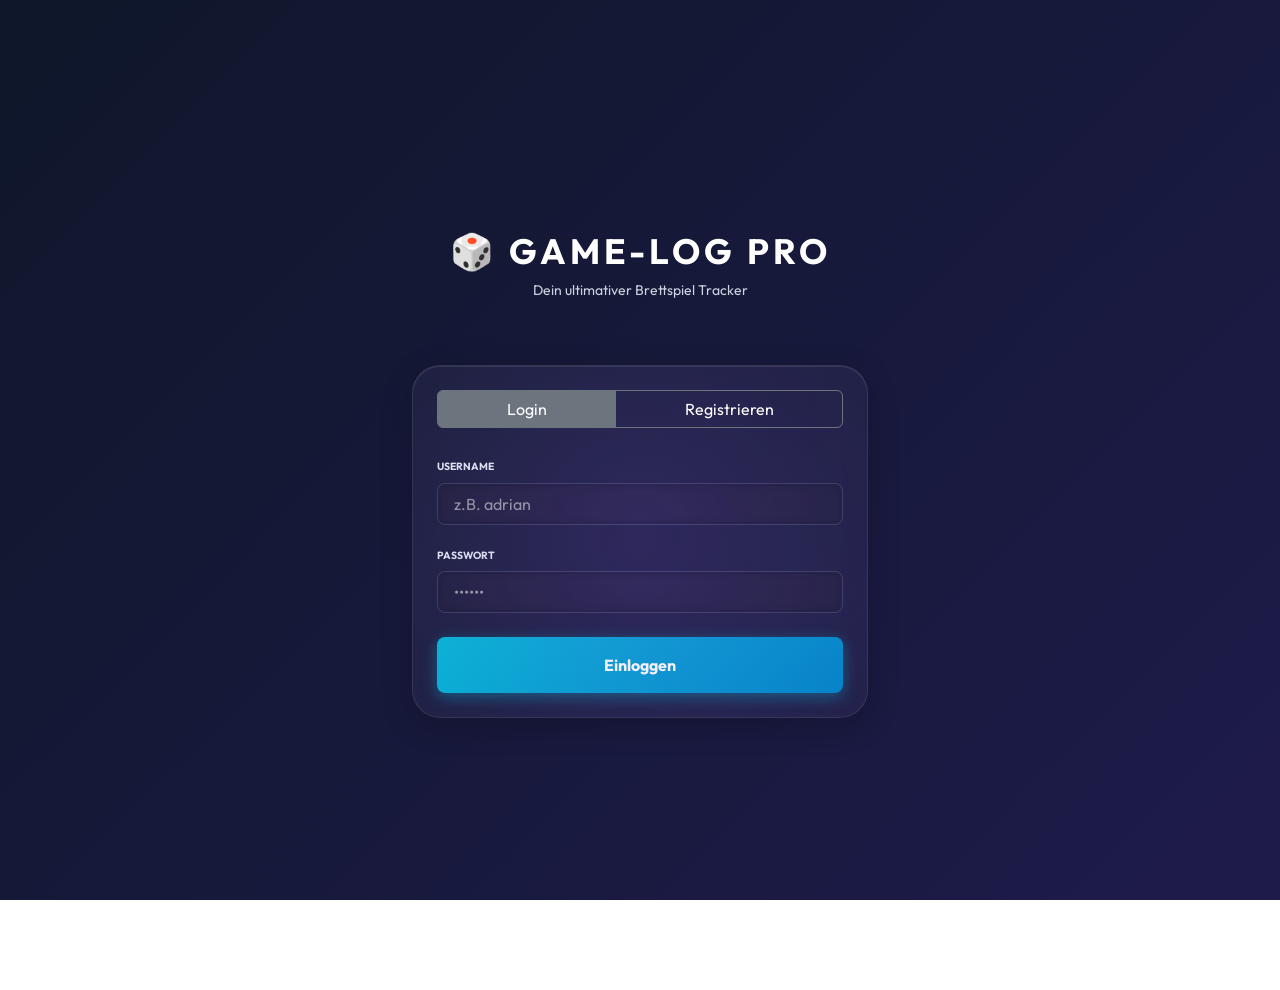
==== frontend/index.html @ d55203e1 "fix: database constraints for game collection and modal centering" ====
<!DOCTYPE html>

<html lang="de">
<head>
<meta charset="utf-8"/>
<meta content="width=device-width, initial-scale=1.0, maximum-scale=1.0, user-scalable=no, viewport-fit=cover" name="viewport"/>
<title data-i18n="header_title">Game-Log Pro</title>
<link href="https://cdn.jsdelivr.net/npm/bootstrap@5.3.0/dist/css/bootstrap.min.css" rel="stylesheet"/>
<script src="https://cdn.jsdelivr.net/npm/chart.js"></script>
<link href="style.css?v=21" rel="stylesheet"/>
<link crossorigin="use-credentials" href="manifest.json" rel="manifest"/>
<link href="icons/icon.png?v=1" rel="icon" type="image/png"/>
<link href="icons/icon.png?v=1" rel="apple-touch-icon"/>
<meta content="#0f172a" name="theme-color"/>
<style>
        .avatar-dot {
            width: 10px;
            height: 10px;
            border-radius: 50%;
            display: inline-block;
        }
    </style>
</head>
<body>
<!-- ─── AUTHENTIFIZIERUNGS-VIEW (LOGIN/REGISTRIERUNG) ────────────────────────── -->
<div class="container pt-5 animate-fade-in" id="authView" style="max-width: 480px; min-height: 100vh; display: flex; flex-direction: column; justify-content: center;">
<div class="text-center mb-5">
<h1 class="fw-extrabold tracking-widest text-white mb-2" style="font-size: 2.2rem; letter-spacing: 4px;">🎲 GAME-LOG PRO</h1>
<p class="text-muted small">Dein ultimativer Brettspiel Tracker</p>
</div>
<div class="premium-scoreboard p-4">
<div class="btn-group w-100 mb-4" role="group">
<button class="btn btn-outline-secondary text-white active" data-i18n="tab_login" id="authTabLogin" onclick="showLoginTab()" type="button">Login</button>
<button class="btn btn-outline-secondary text-white" data-i18n="tab_register" id="authTabRegister" onclick="showRegisterTab()" type="button">Registrieren</button>
</div>
<!-- Login Form -->
<div id="loginTab">
<div class="mb-3">
<label class="form-label text-white-50 x-small fw-bold text-uppercase">Username</label>
<input class="form-control rounded-3 py-2 px-3" data-i18n-placeholder="label_username_placeholder" id="loginUsername" placeholder="z.B. adrian" type="text"/>
</div>
<div class="mb-4">
<label class="form-label text-white-50 x-small fw-bold text-uppercase">Passwort</label>
<input class="form-control rounded-3 py-2 px-3" id="loginPassword" placeholder="••••••" type="password"/>
</div>
<div class="alert alert-danger d-none small py-2 px-3 mb-3 rounded-3" id="loginError"></div>
<button class="btn btn-primary w-100 py-3 rounded-3 fw-bold" data-i18n="btn_login" id="loginBtn" onclick="doLogin()" type="button">Einloggen</button>
</div>
<!-- Register Form -->
<div class="d-none" id="registerTab">
<div class="mb-3">
<label class="form-label text-white-50 x-small fw-bold text-uppercase">Username</label>
<input class="form-control rounded-3 py-2 px-3" data-i18n-placeholder="label_register_username_placeholder" id="regUsername" placeholder="z.B. lea" type="text"/>
</div>
<div class="mb-3">
<label class="form-label text-white-50 x-small fw-bold text-uppercase">E-Mail (Optional)</label>
<input class="form-control rounded-3 py-2 px-3" data-i18n-placeholder="label_email_placeholder" id="regEmail" placeholder="name@beispiel.de" type="email"/>
</div>
<div class="mb-3">
<label class="form-label text-white-50 x-small fw-bold text-uppercase">Passwort (min. 6 Zeichen)</label>
<input class="form-control rounded-3 py-2 px-3" id="regPassword" placeholder="••••••" type="password"/>
</div>
<div class="mb-4">
<label class="form-label text-white-50 x-small fw-bold text-uppercase">Passwort bestätigen</label>
<input class="form-control rounded-3 py-2 px-3" id="regPassword2" placeholder="••••••" type="password"/>
</div>
<div class="alert alert-danger d-none small py-2 px-3 mb-3 rounded-3" id="registerError"></div>
<button class="btn btn-primary w-100 py-3 rounded-3 fw-bold" data-i18n="btn_create_account" id="registerBtn" onclick="doRegister()" type="button">Konto erstellen</button>
</div>
</div>
</div>
<!-- ─── GRUPPEN-SETUP-WIZARD ────────────────────────────────────────────────── -->
<div class="container pt-5 d-none animate-fade-in" id="groupWizard" style="max-width: 480px; min-height: 100vh; display: flex; flex-direction: column; justify-content: center;">
<div class="text-center mb-4">
<h2 class="fw-bold text-white mb-2" data-i18n="wizard_welcome" id="wizardTitle">Willkommen! 👋</h2>
<p class="text-muted small mb-1" data-i18n="wizard_subtitle">Lass uns zuerst deine Spielgruppe einrichten.</p>
<a class="text-white-50 x-small text-uppercase tracking-wider fw-bold text-decoration-none" data-i18n="wizard_logout" href="#" onclick="Auth.logout(); return false;">🚪 Abmelden</a>
</div>
<!-- Step 1: Create or Join -->
<div class="premium-scoreboard p-4" id="wizardStep1">
<h5 class="fw-bold text-white mb-3" data-i18n="wizard_option_a">Option A: Neue Gruppe erstellen</h5>
<div class="mb-3">
<label class="form-label text-white-50 x-small fw-bold text-uppercase" data-i18n="wizard_label_group_name">Name deiner Spielgruppe</label>
<input class="form-control rounded-3 py-2 px-3" data-i18n-placeholder="label_group_name_placeholder" id="wizardGroupName" placeholder="z.B. Die Brettspiel-Runde" type="text"/>
</div>
<div class="mb-4">
<label class="form-label text-white-50 x-small fw-bold text-uppercase" data-i18n="label_display_name">Dein Anzeigename in der Gruppe</label>
<input class="form-control rounded-3 py-2 px-3" data-i18n-placeholder="label_dein_name" id="wizardDisplayName" placeholder="Dein Name" type="text"/>
</div>
<div class="alert alert-danger d-none small py-2 px-3 mb-3 rounded-3" id="wizardError"></div>
<button class="btn btn-primary w-100 py-3 rounded-3 fw-bold mb-4" data-i18n="wizard_btn_create" id="wizardCreateBtn" onclick="wizardCreateGroup()">Gruppe erstellen</button>
<hr class="my-4" style="border-color: rgba(255,255,255,0.1)"/>
<h5 class="fw-bold text-white mb-3" data-i18n="wizard_option_b">Option B: Einer Gruppe beitreten</h5>
<div class="mb-3">
<label class="form-label text-white-50 x-small fw-bold text-uppercase" data-i18n="wizard_label_join_code">6-stelliger Einladungs-Code</label>
<input class="form-control rounded-3 py-2 px-3 text-center tracking-widest fw-bold" data-i18n-placeholder="label_invite_code_placeholder" id="wizardJoinCode" placeholder="z.B. AB12CD" type="text"/>
</div>
<div class="mb-4">
<label class="form-label text-white-50 x-small fw-bold text-uppercase" data-i18n="label_display_name">Dein Anzeigename in der Gruppe</label>
<input class="form-control rounded-3 py-2 px-3" data-i18n-placeholder="label_dein_name" id="wizardJoinDisplayName" placeholder="Dein Name" type="text"/>
</div>
<div class="alert alert-danger d-none small py-2 px-3 mb-3 rounded-3" id="wizardJoinError"></div>
<button class="btn btn-outline-light w-100 py-3 rounded-3 fw-bold" data-i18n="wizard_btn_join" id="wizardJoinBtn" onclick="wizardJoinGroup()">Gruppe beitreten</button>
</div>
<!-- Step 2: Invite Members -->
<div class="premium-scoreboard p-4 d-none" id="wizardStep2">
<h5 class="fw-bold text-white mb-1" data-i18n="wizard_success_title">Deine Gruppe steht! 🎉</h5>
<p class="text-muted small mb-4">Gruppe: <strong class="text-white" id="wizardGroupNameDisplay"></strong></p>
<div class="text-center p-3 mb-4 rounded-4" style="background: rgba(0,0,0,0.3); border: 1px solid var(--surface-border);">
<small class="text-white-50 x-small fw-bold text-uppercase tracking-wider d-block mb-2" data-i18n="wizard_invite_hint">Einladungs-Code für deine Freunde</small>
<h1 class="display-4 fw-bold text-primary tracking-wider mb-2" id="wizardInviteCode">------</h1>
<button class="btn btn-sm btn-outline-primary rounded-pill px-3" data-i18n="wizard_btn_copy" onclick="copyInviteCode()">📋 Code kopieren</button>
</div>
<h6 class="fw-bold text-white small text-uppercase mb-2" data-i18n="wizard_members_title">Aktuelle Mitglieder (Max. 4)</h6>
<div class="mb-4" id="wizardMemberList"></div>
<button class="btn btn-success w-100 py-3 rounded-3 fw-bold" data-i18n="wizard_btn_done" onclick="wizardDone()">Fertig &amp; App starten 🚀</button>
</div>
</div>
<!-- ─── HAUPT-APP CONTAINER ─────────────────────────────────────────────────── -->
<div class="app-container d-none" id="mainApp">
<header class="app-header shadow-sm d-flex justify-content-between align-items-center px-3">
<!-- Group Switcher -->
<div class="dropdown">
<button aria-expanded="false" class="btn btn-sm btn-outline-light dropdown-toggle rounded-pill px-3 py-1" data-bs-toggle="dropdown" data-i18n="header_loading_group" id="activeGroupLabel" type="button">
                Lade Gruppe...
            </button>
<ul class="dropdown-menu dropdown-menu-dark shadow-lg border-0 rounded-3 mt-2" id="groupSwitcherItems" style="background: rgba(30, 41, 59, 0.95); backdrop-filter: blur(10px);">
<!-- Injected via JS -->
</ul>
</div>
<span class="fw-bold tracking-widest text-white small d-none d-sm-inline" style="letter-spacing: 3px; font-size: 0.8rem;">✨ GAMELOG PRO</span>
<!-- User Dropdown / Logout -->
<div class="dropdown">
<button aria-expanded="false" class="btn btn-sm btn-link text-white text-decoration-none dropdown-toggle px-2" data-bs-toggle="dropdown" type="button">
<span class="small fw-bold" id="headerUsername">User</span>
</button>
<ul class="dropdown-menu dropdown-menu-end dropdown-menu-dark border-0 rounded-3 mt-2" style="background: rgba(30, 41, 59, 0.95); backdrop-filter: blur(10px);">
<li><a class="dropdown-item small fw-bold text-white" data-i18n="btn_profile_settings" href="#" onclick="openProfileSettings(); return false;">⚙️ Konto verwalten</a></li>
<li><a class="dropdown-item small text-white-50" data-i18n="label_privacy" href="/datenschutz.html" target="_blank">📜 Datenschutz</a></li>
<li><hr class="dropdown-divider border-secondary border-opacity-25"/></li>
<li><a class="dropdown-item text-danger small fw-bold" data-i18n="btn_logout_dropdown" href="#" onclick="Auth.logout(); return false;">🚪 Ausloggen</a></li>
<li><hr class="dropdown-divider border-secondary border-opacity-25"/></li>
<li><a class="dropdown-item text-danger small fw-bold" data-i18n="btn_delete_account" href="#" onclick="confirmAccountDeletion(); return false;">⚠️ Konto löschen</a></li>
</ul>
</div>
</header>
<main class="content-area container pt-4">
<!-- DASHBOARD TAB -->
<section class="app-tab active" id="tab-home">
<div class="animate-fade-in">
<h3 class="fw-bold mb-1" data-i18n="title_welcome">Hey ihr! 👋</h3>
<p class="text-muted small mb-4" data-i18n="subtitle_welcome">Bereit für das nächste Duell?</p>
<div class="premium-scoreboard text-center mb-4">
<small class="text-uppercase tracking-widest text-white-50 x-small d-block mb-3 fw-bold" data-i18n="label_eternal_duel">Ewiges Duell</small>
<div class="d-flex justify-content-center align-items-start w-100 gap-1 gap-md-3" id="dashboardDuellContainer" style="overflow: hidden;">
<!-- Injected via JS -->
</div>
<div class="mt-4 pt-3 border-top border-secondary border-opacity-25 w-100">
<canvas id="ewigesDuellChart" style="max-height: 150px; width: 100%;"></canvas>
</div>
</div>
<button class="btn btn-primary w-100 btn-xl rounded-4 fw-bold shadow-lg mb-5" data-i18n="btn_select_and_start" onclick="switchTab('collection')">
                    🕹️ SPIEL AUSWÄHLEN &amp; STARTEN
                </button>
<div class="mb-5 d-none animate-fade-in" id="dailyPhotoContainer">
<h5 class="fw-bold mb-3" data-i18n="title_daily_photo">Bild des Tages 📸</h5>
<div class="rounded-4 overflow-hidden position-relative shadow" style="border: 1px solid var(--surface-border);">
<img class="w-100" id="dailyPhotoImg" src="" style="height: 250px; object-fit: cover;"/>
<div class="position-absolute bottom-0 start-0 w-100 p-3" style="background: linear-gradient(to top, rgba(0,0,0,0.9), transparent);">
<span class="fw-bold text-white d-block" id="dailyPhotoGame"></span>
<small class="text-white-50 x-small" id="dailyPhotoDate"></small>
</div>
</div>
</div>
<h5 class="fw-bold mb-3" data-i18n="title_highlights_label">Highlights 🏆</h5>
<div id="dashboardHighlights">
<!-- Highlights rendered via JS -->
</div>
<div class="mb-5"></div>
</div>
</section>
<!-- COLLECTION TAB -->
<section class="app-tab" id="tab-collection">
<div class="d-flex justify-content-between align-items-center mb-2 animate-fade-in">
<h3 class="fw-bold m-0" data-i18n="nav_collection">Sammlung</h3>
<button class="btn btn-primary rounded-pill btn-sm px-3 fw-bold shadow-sm" data-i18n="btn_add_game" onclick="toggleSearch()">+ Hinzufügen</button>
</div>
<div class="btn-group w-100 mb-4 animate-fade-in shadow-sm" role="group">
<input autocomplete="off" checked="" class="btn-check" id="btn-col-games" name="collectionTab" onclick="switchCollectionTab('games')" type="radio"/>
<label class="btn btn-outline-secondary text-white border-secondary border-opacity-50" data-i18n="label_my_games" for="btn-col-games">Meine Spiele</label>
<input autocomplete="off" class="btn-check" id="btn-col-wish" name="collectionTab" onclick="switchCollectionTab('wishlist')" type="radio"/>
<label class="btn btn-outline-secondary text-white border-secondary border-opacity-50" data-i18n="label_wishlist_tab" for="btn-col-wish">Wunschliste</label>
</div>
<div id="collectionMainContainer">
<div class="search-bar mb-3 animate-fade-in">
<input class="form-control bg-dark text-white rounded-pill border-secondary border-opacity-50 shadow-sm px-4 py-3" data-i18n-placeholder="placeholder_search_collection" id="collectionFilter" onkeyup="filterCollection()" placeholder="In deiner Sammlung suchen..." type="text"/>
</div>
<div class="d-none text-center p-3 mb-4 rounded-4" id="collectionNotFound" style="background: rgba(255,255,255,0.05); border: 1px dashed var(--surface-border);">
<p class="text-muted mb-3 small" data-i18n="msg_game_not_in_collection">Dieses Spiel ist noch nicht in deiner Sammlung.</p>
<button class="btn btn-outline-primary rounded-pill btn-sm fw-bold" data-i18n="btn_search_bgg" onclick="searchMissingGame()">Auf BGG suchen</button>
</div>
<div class="accordion accordion-flush mb-5 animate-fade-in" id="collectionList" style="--bs-accordion-bg: transparent; --bs-accordion-color: white; --bs-accordion-btn-color: white;"></div>
</div>
<div class="d-none animate-fade-in" id="wishlistMainContainer">
<p class="text-white-50 small mb-3" data-i18n="msg_wishlist_intro">Spiele, die du auf dem Radar hast. Klicke auf ein Spiel, um es in deine Sammlung zu übernehmen!</p>
<div class="list-group list-group-custom mb-5" id="wishlistList"></div>
</div>
<div class="collapse mb-4" id="searchCol">
<div class="input-group shadow-sm rounded-4 overflow-hidden">
<input class="form-control border-0 px-4 py-3" data-i18n-placeholder="placeholder_search_bgg" id="searchInput" placeholder="Auf BGG suchen..." type="text"/>
<button class="btn btn-primary px-4 fw-bold" onclick="searchBGG()">🔍</button>
</div>
<div class="mt-3" id="searchResults"></div>
</div>
</section>
<!-- HISTORY TAB -->
<section class="app-tab" id="tab-history">
<h3 class="fw-bold mb-4 animate-fade-in" data-i18n="title_history_header">Verlauf</h3>
<div class="search-bar mb-4 animate-fade-in">
<input class="form-control bg-dark text-white rounded-pill border-secondary border-opacity-50 shadow-sm px-4 py-3 mb-3" data-i18n-placeholder="history_filter_placeholder" id="historyFilter" onkeyup="filterHistory()" placeholder="Nach Spiel oder Spieler filtern..." type="text"/>
<div class="d-flex justify-content-between align-items-center gap-2 px-1">
<small class="text-white-50 fw-bold tracking-wider x-small text-uppercase" data-i18n="label_from">Von:</small>
<input class="form-control form-control-sm bg-dark text-white border-secondary border-opacity-50 rounded-pill" id="historyDateFrom" onchange="filterHistory()" style="color-scheme: dark;" type="date"/>
<small class="text-white-50 fw-bold tracking-wider x-small text-uppercase" data-i18n="label_to">Bis:</small>
<input class="form-control form-control-sm bg-dark text-white border-secondary border-opacity-50 rounded-pill" id="historyDateTo" onchange="filterHistory()" style="color-scheme: dark;" type="date"/>
</div>
</div>
<div class="list-group list-group-custom mb-5 animate-fade-in" id="historyList"></div>
</section>
<!-- STATS TAB -->
<section class="app-tab" id="tab-stats">
<h3 class="fw-bold mb-4 animate-fade-in" data-i18n="title_stats_header">Statistiken</h3>
<div class="mb-5 animate-fade-in" id="statsContent">
<!-- Injected via JS -->
</div>
</section>
</main>
<!-- MINI PLAYER -->
<div class="mini-player d-none" id="miniPlayer" onclick="openActiveGame()">
<div class="d-flex align-items-center">
<img alt="Game Cover" id="miniPlayerImg" src="https://via.placeholder.com/42?text=🎲"/>
<div>
<span class="fw-bold small d-block" id="miniPlayerGameName">-</span>
<span class="text-info x-small fw-bold" id="miniPlayerTimer" style="font-family: monospace; font-size: 0.75rem;">00:00:00</span>
</div>
<button class="btn btn-sm btn-outline-warning rounded-pill ms-3 fw-bold px-2 py-0" id="btnPauseMini" onclick="togglePauseTimer(event)">⏸</button>
</div>
<span class="badge bg-primary rounded-pill px-3 py-2 small shadow-sm" data-i18n="btn_open_game">ÖFFNEN</span>
</div>
<!-- BOTTOM NAV -->
<nav class="bottom-nav">
<a class="nav-item active" href="javascript:void(0)" id="nav-home" onclick="switchTab('home')"><span class="icon">📊</span><span class="label" data-i18n="nav_dashboard">Dashboard</span></a>
<a class="nav-item" href="javascript:void(0)" id="nav-collection" onclick="switchTab('collection')"><span class="icon">📚</span><span class="label" data-i18n="nav_collection">Sammlung</span></a>
<a class="nav-item" href="javascript:void(0)" id="nav-history" onclick="switchTab('history')"><span class="icon">📜</span><span class="label" data-i18n="nav_history">Verlauf</span></a>
<a class="nav-item" href="javascript:void(0)" id="nav-stats" onclick="switchTab('stats')"><span class="icon">🏆</span><span class="label" data-i18n="nav_stats">Stats</span></a>
</nav>
</div>
<!-- ─── TOAST NOTIFICATION ──────────────────────────────────────────────────── -->
<div class="position-fixed bottom-0 start-50 translate-middle-x p-3" style="z-index: 1060; bottom: 90px !important;">
<div aria-atomic="true" aria-live="assertive" class="toast align-items-center text-white bg-dark border-0 rounded-3 shadow-lg" id="appToast" role="alert">
<div class="d-flex">
<div class="toast-body fw-bold" data-i18n="toast_action_success" id="appToastMsg">Aktion erfolgreich!</div>
<button aria-label="Close" class="btn-close btn-close-white me-2 m-auto" data-bs-dismiss="toast" type="button"></button>
</div>
</div>
</div>
<!-- ================= MODALS ================= -->
<!-- GROUP MANAGE MODAL -->
<div aria-hidden="true" class="modal fade" id="groupManageModal" tabindex="-1">
<div class="modal-dialog modal-dialog-centered modal-dialog-scrollable">
<div class="modal-content">
<div class="modal-header border-0 pb-1 mt-2">
<h5 class="modal-title fw-bold fs-4 text-white" data-i18n="title_manage_group">Gruppe verwalten</h5>
<button class="btn-close" data-bs-dismiss="modal" type="button"></button>
</div>
<div class="modal-body pt-0 pb-4">
<h3 class="fw-bold text-primary mb-3" id="manageGroupName">-</h3>
<div class="text-center p-3 mb-4 rounded-4" style="background: rgba(0,0,0,0.3); border: 1px solid var(--surface-border);">
<small class="text-white-50 x-small fw-bold text-uppercase tracking-wider d-block mb-1" data-i18n="label_invite_code">Einladungs-Code</small>
<h2 class="fw-bold text-white tracking-widest mb-2" id="groupInviteCode">------</h2>
<div class="d-flex justify-content-center gap-2">
<button class="btn btn-sm btn-outline-primary rounded-pill px-3" data-i18n="btn_copy" onclick="copyInviteCode()">📋 Kopieren</button>
<button class="btn btn-sm btn-outline-warning rounded-pill px-3 d-none" data-i18n="btn_new_code" id="manageIsAdmin" onclick="regenerateCode()">🔄 Neuer Code</button>
</div>
</div>
<h6 class="fw-bold small text-light text-uppercase mb-2 px-1 tracking-wider" data-i18n="title_members">Mitglieder (Max. 4)</h6>
<div class="mb-3" id="manageMemberList"></div>
<h6 class="fw-bold small text-light text-uppercase mb-2 px-1 tracking-wider mt-3" data-i18n="title_guests">Gäste</h6>
<div class="d-flex gap-2 mb-3">
<input class="form-control form-control-sm bg-dark text-white border-secondary border-opacity-50" data-i18n-placeholder="placeholder_guest_name" id="manageNewGuestNameInput" placeholder="Gastname..." type="text"/>
<button class="btn btn-sm btn-primary rounded-3 px-3 fw-bold" data-i18n="btn_add" onclick="addGuestFromManage()" style="font-size:0.75rem;">Hinzufügen</button>
</div>
<div class="mb-4" id="manageGuestList"></div>
</div>
</div>
</div>
</div>
<!-- CREATE GROUP MODAL (from dropdown switcher) -->
<div aria-hidden="true" class="modal fade" id="createGroupModal" tabindex="-1">
<div class="modal-dialog modal-dialog-centered">
<div class="modal-content">
<div class="modal-header border-0 pb-1 mt-2">
<h5 class="modal-title fw-bold fs-4 text-white" data-i18n="title_create_group">Neue Gruppe erstellen</h5>
<button class="btn-close" data-bs-dismiss="modal" type="button"></button>
</div>
<div class="modal-body pt-0 pb-4">
<div class="mb-3">
<label class="form-label text-white-50 x-small fw-bold text-uppercase" data-i18n="label_group_name">Gruppenname</label>
<input class="form-control rounded-3 py-2 px-3" data-i18n-placeholder="label_group_name_placeholder" id="newGroupName" placeholder="z.B. Mittwochsrunde" type="text"/>
</div>
<div class="mb-4">
<label class="form-label text-white-50 x-small fw-bold text-uppercase" data-i18n="label_display_name">Dein Anzeigename in der Gruppe</label>
<input class="form-control rounded-3 py-2 px-3" data-i18n-placeholder="label_dein_name" id="newGroupDisplayName" placeholder="Dein Name" type="text"/>
</div>
<div class="alert alert-danger d-none small py-2 px-3 mb-3 rounded-3" id="createGroupError"></div>
<button class="btn btn-primary w-100 py-3 rounded-3 fw-bold" data-i18n="wizard_btn_create" onclick="createNewGroupFromModal()">Gruppe erstellen</button>
</div>
</div>
</div>
</div>
<!-- BGG PREVIEW MODAL -->
<div aria-hidden="true" class="modal fade" id="bggPreviewModal" tabindex="-1">
<div class="modal-dialog modal-dialog-centered modal-dialog-scrollable">
<div class="modal-content">
<div class="bg-dark text-center" id="previewCoverImage"></div>
<div class="modal-header border-0 pb-0 mt-2">
<h5 class="modal-title fw-bold fs-4" data-i18n="title_loading" id="previewGameName">Lade...</h5>
<button class="btn-close" data-bs-dismiss="modal" type="button"></button>
</div>
<div class="modal-body pt-2 pb-4 text-center">
<div class="d-flex justify-content-center flex-wrap gap-2 mb-4" id="previewBadges"></div>
<div class="d-flex flex-column gap-2">
<button class="btn btn-success w-100 btn-xl rounded-4 fw-bold shadow" data-i18n="btn_add_to_collection_cap" id="confirmAddBtn">ZUR SAMMLUNG HINZUFÜGEN</button>
<button class="btn btn-outline-light w-100 btn-xl rounded-4 fw-bold" data-i18n="btn_add_to_wishlist_cap" id="confirmWishlistBtn" style="border-color: var(--surface-border); background: rgba(255,255,255,0.05);">AUF DIE WUNSCHLISTE</button>
</div>
</div>
</div>
</div>
</div>
<!-- GAME PROFILE MODAL -->
<div aria-hidden="true" class="modal fade" id="gameProfileModal" tabindex="-1">
<div class="modal-dialog modal-dialog-centered modal-dialog-scrollable">
<div class="modal-content">
<div class="bg-dark text-center d-none" id="profileCoverImage"></div>
<div class="modal-header border-0 pb-1 mt-2">
<h5 class="modal-title fw-bold fs-4" data-i18n="title_game_profile" id="profileGameName">Spiel Profil</h5>
<button class="btn-close" data-bs-dismiss="modal" type="button"></button>
</div>
<div class="modal-body pt-0 pb-4">
<div class="mb-3" id="profileBggInfo"></div>
<div class="d-flex justify-content-center align-items-center mb-4 mx-0 py-3 rounded-4 shadow-sm flex-wrap gap-2" id="profileWinsContainer" style="background: rgba(0,0,0,0.4); border: 1px solid var(--surface-border);">
<!-- Injected via JS -->
</div>
<!-- Spieler-Auswahl für die Spielrunde -->
<div class="mb-4 p-3 rounded-4" style="background: rgba(255,255,255,0.03); border: 1px solid var(--surface-border);">
<label class="form-label text-white-50 x-small text-uppercase tracking-wider fw-bold px-1 mb-2" data-i18n="label_play_with">Wer spielt mit?</label>
<div class="d-flex flex-wrap gap-2" id="profilePlayersSelectContainer">
<!-- Injected via JS -->
</div>
</div>
<button class="btn btn-primary w-100 btn-xl rounded-4 fw-bold shadow-lg mb-3" data-i18n="btn_start_session" id="startGameBtn">🚀 PARTIE STARTEN</button>
<button class="btn btn-outline-light w-100 rounded-pill fw-bold mb-4 btn-sm" data-i18n="btn_rule_highest_wins" id="toggleWinCondBtn" style="border-color: var(--surface-border); background: rgba(255,255,255,0.05);">🔄 Regel: Höchste Punkte gewinnen</button>
<h6 class="fw-bold small text-light text-uppercase mb-3 px-1 tracking-wider" data-i18n="title_advanced_stats">Erweiterte Stats &amp; Rekorde</h6>
<div class="list-group list-group-flush mb-4 small" id="profileAdvancedStats">
<!-- Injected via JS -->
</div>
<h6 class="fw-bold small text-light text-uppercase mb-2 px-1 tracking-wider" data-i18n="title_last_duels">Letzte Duelle</h6>
<div class="list-group list-group-flush mb-4 small" id="profileHistoryList"></div>
<div class="mb-4">
<label class="form-label text-white-50 x-small text-uppercase tracking-wider fw-bold px-1" data-i18n="label_category">Ordner / Kategorie</label>
<div class="input-group input-group-sm">
<select class="form-select bg-dark text-white border-secondary border-opacity-50" id="profileCategorySelect"></select>
<button class="btn btn-outline-light bg-dark bg-opacity-50" data-i18n="btn_move" id="changeCategoryBtn" type="button">Verschieben</button>
</div>
</div>
<button class="btn btn-outline-danger w-100 rounded-pill fw-bold" data-i18n="btn_delete_game" id="deleteGameBtn">🗑️ Spiel löschen</button>
</div>
</div>
</div>
</div>
<!-- ACTIVE GAME MODAL -->
<div aria-hidden="true" class="modal fade" data-bs-backdrop="static" data-bs-keyboard="false" id="activeGameModal" tabindex="-1">
<div class="modal-dialog modal-dialog-centered modal-fullscreen-sm-down modal-dialog-scrollable">
<div class="modal-content">
<div class="modal-header border-0 pb-0 mt-2 position-relative">
<div class="w-100 text-center">
<span class="badge bg-primary bg-opacity-25 text-primary rounded-pill text-uppercase px-3 py-1 mb-1 border border-primary border-opacity-50" id="activeGameNameDisplay" style="font-size: 0.75rem;">Spielname</span>
<div class="d-flex align-items-center justify-content-center gap-3 mt-1">
<h3 class="fw-bold text-white mb-0" id="activeGameTimerDisplay" style="font-family: monospace; font-size: 1.8rem; text-shadow: 0 0 20px var(--primary-glow);">00:00:00</h3>
<button class="btn btn-xs btn-outline-warning rounded-pill fw-bold px-3 py-0.5" data-i18n="btn_pause" id="btnPauseModal" onclick="togglePauseTimer()" style="font-size: 0.75rem;">⏸ PAUSE</button>
</div>
</div>
<button class="btn position-absolute top-0 end-0 m-2 rounded-circle d-flex justify-content-center align-items-center" data-bs-dismiss="modal" style="width: 32px; height: 32px; background: rgba(0,0,0,0.3); border: 1px solid var(--surface-border); color: white;" title="Minimieren" type="button">
<span style="font-size: 0.9rem;">👇</span>
</button>
</div>
<div class="modal-body pt-2 pb-3">
<!-- VIEW 1: ACTIVE ROUND LOGGING -->
<div id="activeGamePlayView">
<!-- Active Players Selector & Guest Row -->
<div class="d-flex align-items-center justify-content-between flex-wrap gap-2 mb-3 pb-2 border-bottom border-secondary border-opacity-25">
<div class="d-flex align-items-center gap-1 overflow-x-auto py-1" id="activePlayersToggleList" style="scrollbar-width: none; -ms-overflow-style: none;">
<!-- Injected via JS -->
</div>
<div class="d-flex gap-1.5">
<button class="btn btn-xs btn-outline-info rounded-pill px-2.5 py-1 fw-bold" data-i18n="btn_add_guest_timer" onclick="showAddGuestPrompt()" style="font-size: 0.75rem;">
                                ➕ Gast
                            </button>
<button class="btn btn-xs btn-outline-primary rounded-pill px-2.5 py-1 fw-bold" data-i18n="btn_teams" onclick="openTeamBuilder()" style="font-size: 0.75rem;">
                                👥 Teams
                            </button>
</div>
</div>
<div class="active-scoreboard mb-3 d-flex align-items-center justify-content-center flex-wrap gap-2" id="activeScoreboardContainer">
<!-- Injected via JS -->
</div>
<div class="d-flex gap-2 mb-3">
<button class="btn btn-primary flex-grow-1 rounded-3 fw-bold py-2 shadow-sm" data-i18n="btn_log_round" onclick="nextRound()" style="font-size: 0.9rem;">
                            🎯 RUNDE EINTRAGEN
                        </button>
<button class="btn btn-outline-warning rounded-3 fw-bold px-3 py-2" data-i18n="btn_finish_game" onclick="showSaveView()" style="font-size: 0.9rem;">
                            🏁 BEENDEN
                        </button>
</div>
<div class="text-white-50 x-small text-uppercase tracking-wider fw-bold mb-1" data-i18n="title_round_history">Rundenverlauf</div>
<div class="d-flex flex-row overflow-x-auto gap-2 py-1 px-1" id="roundPreview" style="scrollbar-width: thin; min-height: 40px; white-space: nowrap;">
<!-- Injected via JS -->
</div>
</div>
<!-- VIEW 2: GAME OVER / SAVE DETAILS -->
<div class="d-none" id="activeGameSaveView">
<h5 class="fw-bold text-center text-white mb-3" data-i18n="title_end_game">Spiel beenden 🏆</h5>
<div class="mb-3 p-3 rounded-4" id="activeFinalTotalsContainer" style="background: rgba(255,255,255,0.03); border: 1px solid var(--surface-border);">
<!-- Injected via JS -->
</div>
<div class="p-3 mb-4 rounded-4" style="background: rgba(0,0,0,0.4); border: 1px solid var(--surface-border);">
<label class="form-label text-white-50 x-small text-uppercase tracking-wider fw-bold mb-2" data-i18n="label_who_won">Wer hat gewonnen?</label>
<div class="d-flex flex-wrap gap-2 mb-3" id="winnerSelectContainer">
<!-- Checkboxes injected via JS -->
</div>
<div class="d-flex gap-2">
<button class="btn btn-dark flex-grow-1 rounded-3 fw-bold border-0 py-2 small" data-i18n="btn_add_photo" onclick="document.getElementById('photo').click()" style="background: rgba(255,255,255,0.1); font-size: 0.85rem;">📸 Foto hinzufügen</button>
<button class="btn btn-dark flex-grow-1 rounded-3 fw-bold border-0 py-2 small" data-i18n="btn_add_note" onclick="toggleComment()" style="background: rgba(255,255,255,0.1); font-size: 0.85rem;">📝 Notiz</button>
</div>
<input accept="image/*" capture="camera" class="d-none" id="photo" type="file"/>
<textarea class="form-control border-0 mt-3 d-none rounded-3 bg-dark text-white" data-i18n-placeholder="placeholder_note" id="comment" placeholder="Besonderer Moment?" rows="2"></textarea>
<textarea class="form-control border-0 mt-3 d-none rounded-3 bg-dark text-white" data-i18n-placeholder="placeholder_note" id="comment" placeholder="Besonderer Moment?" rows="2"></textarea>
</div>
<div class="d-flex gap-2">
<button class="btn btn-outline-light rounded-3 fw-bold py-2 small px-3" data-i18n="btn_back" onclick="showPlayView()" style="font-size: 0.85rem;">⬅ ZURÜCK</button>
<button class="btn btn-outline-danger rounded-3 fw-bold py-2 small px-2" data-i18n="btn_cancel" onclick="confirmResetTimer()" style="font-size: 0.85rem;">❌ ABBRECHEN</button>
<button class="btn btn-success flex-grow-1 rounded-3 fw-bold py-2 shadow-lg" data-i18n="btn_save" onclick="saveSession()" style="font-size: 0.85rem;">💾 SPEICHERN</button>
</div>
</div>
</div>
</div>
</div>
</div>
<!-- SESSION DETAIL MODAL -->
<div aria-hidden="true" class="modal fade" id="detailModal" tabindex="-1">
<div class="modal-dialog modal-dialog-centered modal-dialog-scrollable">
<div class="modal-content">
<div class="bg-dark text-center" id="modalImageContainer"></div>
<div class="modal-header border-0 align-items-start">
<div>
<h5 class="modal-title fw-bold mb-0" data-i18n="title_details" id="modalGameName">Details</h5>
<small class="text-muted small" id="modalFullDate"></small>
</div>
<div class="d-flex gap-2 align-items-center">
<button class="btn btn-sm btn-outline-light rounded-circle d-flex align-items-center justify-content-center" data-i18n-title="btn_edit" id="editSessionBtn" style="width: 32px; height: 32px;" title="Bearbeiten" type="button">✏️</button>
<button class="btn btn-sm btn-outline-light rounded-circle d-flex align-items-center justify-content-center" data-i18n-title="btn_share" id="shareSessionBtn" style="width: 32px; height: 32px;" title="Teilen" type="button">🔗</button>
<button class="btn-close" data-bs-dismiss="modal" type="button"></button>
</div>
</div>
<div class="modal-body pt-0 pb-4">
<div class="d-flex gap-2 mb-4">
<span class="badge rounded-pill bg-primary bg-opacity-25 text-primary border border-primary border-opacity-25 px-3 py-2" id="modalDuration"></span>
<span class="badge rounded-pill bg-dark text-light border border-secondary px-3 py-2" id="modalStartTime"></span>
</div>
<div id="modalScores"></div>
<div class="p-3 rounded-4 mt-3 d-none" id="modalCommentBox" style="background: rgba(255,255,255,0.05); border: 1px solid var(--surface-border);">
<small class="text-muted d-block mb-1 text-uppercase fw-bold x-small tracking-wider" data-i18n="label_note">Notiz</small>
<div class="fst-italic small text-light" id="modalComment"></div>
</div>
<div class="mt-3 d-none" id="modalPhotoContainer">
<img class="img-fluid rounded-4 shadow-sm w-100" id="modalPhoto" src=""/>
</div>
<button class="btn btn-outline-danger w-100 mt-4 rounded-pill fw-bold btn-sm border-opacity-50" data-i18n="btn_delete_session" id="deleteSessionBtn">🗑️ Partie aus Verlauf löschen</button>
</div>
</div>
</div>
</div>
<!-- SHARE IMAGE MODAL -->
<div aria-hidden="true" class="modal fade" id="shareImageModal" tabindex="-1">
<div class="modal-dialog modal-dialog-centered modal-dialog-scrollable">
<div class="modal-content">
<div class="modal-header border-0 pb-1 mt-2">
<h5 class="modal-title fw-bold fs-4 text-white" data-i18n="btn_share">Teilen</h5>
<button class="btn-close" data-bs-dismiss="modal" type="button"></button>
</div>
<div class="modal-body pt-0 pb-4 text-center">
<div class="d-flex flex-column align-items-center justify-content-center py-5" id="shareLoadingSpinner">
<div class="spinner-border text-primary mb-3" role="status"></div>
<span class="text-white-50 small" data-i18n="label_loading">Lade...</span>
</div>
<img class="img-fluid rounded-4 shadow-sm w-100 mb-4 border border-secondary border-opacity-25" id="shareModalGeneratedImg" style="display: none;"/>
<div class="d-flex gap-2">
<button class="btn btn-outline-light flex-grow-1 rounded-3 fw-bold py-2 small" data-bs-dismiss="modal" data-i18n="btn_cancel" type="button">Abbrechen</button>
<a class="btn btn-primary flex-grow-1 rounded-3 fw-bold py-2 small d-flex align-items-center justify-content-center gap-1" data-i18n="btn_download_image" id="btnDownloadShareImg">
📥 Herunterladen
</a>
<button class="btn btn-success flex-grow-1 rounded-3 fw-bold py-2 small d-flex align-items-center justify-content-center gap-1" data-i18n="btn_share_image" onclick="triggerWebShare()" type="button">
🔗 Teilen
</button>
</div>
</div>
</div>
</div>
</div>
<!-- EDIT SESSION MODAL -->
<div aria-hidden="true" class="modal fade" data-bs-backdrop="static" id="editSessionModal" tabindex="-1">
<div class="modal-dialog modal-dialog-centered modal-dialog-scrollable">
<div class="modal-content">
<div class="modal-header border-0 pb-0 mt-2">
<h5 class="modal-title fw-bold fs-4 text-white" data-i18n="title_edit_session">Partie bearbeiten</h5>
<button class="btn-close" data-bs-dismiss="modal" type="button"></button>
</div>
<div class="modal-body pt-3 pb-4">
<div class="mb-3">
<label class="form-label text-white-50 x-small fw-bold text-uppercase" data-i18n="label_date">Datum</label>
<input class="form-control bg-dark text-white border-secondary border-opacity-50" id="editSessionDate" style="color-scheme: dark;" type="date"/>
</div>
<div class="mb-3">
<label class="form-label text-white-50 x-small fw-bold text-uppercase" data-i18n="label_duration_min">Dauer (in Minuten)</label>
<input class="form-control bg-dark text-white border-secondary border-opacity-50" id="editSessionDuration" inputmode="numeric" type="number"/>
</div>
<div class="mb-3 p-3 rounded-4" style="background: rgba(255,255,255,0.03); border: 1px solid var(--surface-border);">
<label class="form-label text-white-50 x-small fw-bold text-uppercase d-block mb-3" data-i18n="label_scores_winner">Punkte &amp; Gewinner</label>
<div id="editScoresContainer">
<!-- Injected via JS -->
</div>
<select class="form-select bg-dark text-white border-secondary border-opacity-50 mt-3" id="editWinner">
<!-- Injected via JS -->
</select>
</div>
<div class="mb-4">
<label class="form-label text-white-50 x-small fw-bold text-uppercase" data-i18n="label_note">Notiz</label>
<textarea class="form-control bg-dark text-white border-secondary border-opacity-50" id="editSessionComment" rows="2"></textarea>
</div>
<button class="btn btn-primary w-100 btn-xl rounded-4 fw-bold shadow" data-i18n="btn_save_changes_cap" id="saveEditSessionBtn">ÄNDERUNGEN SPEICHERN</button>
</div>
</div>
</div>
</div>
<!-- PROFILE SETTINGS MODAL -->
<div aria-hidden="true" class="modal fade" id="profileSettingsModal" tabindex="-1">
<div class="modal-dialog modal-dialog-centered">
<div class="modal-content border-0 shadow-lg" style="background: var(--surface-card); border-radius: 1.2rem;">
<div class="modal-header border-0 pb-0">
<h5 class="modal-title fw-bold text-white" data-i18n="btn_profile_settings">⚙️ Konto verwalten</h5>
<button aria-label="Close" class="btn-close btn-close-white" data-i18n-aria-label="btn_close" data-bs-dismiss="modal" type="button"></button>
</div>
<div class="modal-body pt-2">
<div class="alert d-none rounded-3 small py-2 px-3" id="profileSettingsAlert"></div>
<!-- Username -->
<div class="mb-3">
<label class="form-label text-white-50 x-small fw-bold text-uppercase" data-i18n="label_username">Neuer Username</label>
<input class="form-control rounded-3 py-2 px-3 bg-dark text-white border-secondary border-opacity-50" id="settingsUsername" placeholder="Aktueller Username" type="text"/>
</div>
<!-- Avatar Emojis -->
<div class="mb-3">
<label class="form-label text-white-50 x-small fw-bold text-uppercase d-block mb-2" data-i18n="label_avatar">Profil Icon (Avatar)</label>
<div class="d-flex flex-wrap gap-2 p-2 rounded bg-dark bg-opacity-50 border border-secondary border-opacity-25" id="settingsAvatarContainer">
<!-- Emojis will be injected here -->
</div>
<input id="settingsSelectedAvatar" type="hidden" value=""/>
</div>
<!-- Lieblingsspiel -->
<div class="mb-3">
<label class="form-label text-white-50 x-small fw-bold text-uppercase" data-i18n="label_favorite_game">Lieblingsspiel</label>
<select class="form-select rounded-3 py-2 px-3 bg-dark text-white border-secondary border-opacity-50" id="settingsFavoriteGame">
<option data-i18n="option_none_selected" value="">Keines ausgewählt</option>
</select>
</div>
<!-- Sprachauswahl -->
<div class="mb-3">
<label class="form-label text-white-50 x-small fw-bold text-uppercase" data-i18n="label_language">Sprache / Language</label>
<select class="form-select rounded-3 py-2 px-3 bg-dark text-white border-secondary border-opacity-50" id="settingsLanguage" onchange="changeLanguage(this.value)">
<option data-i18n="option_de" value="de">Deutsch 🇩🇪</option>
<option data-i18n="option_en" value="en">English 🇬🇧</option>
</select>
</div>
<!-- Theme / Design -->
<div class="mb-3">
<label class="form-label text-white-50 x-small fw-bold text-uppercase" data-i18n="label_theme">Design (Theme)</label>
<select class="form-select rounded-3 py-2 px-3 bg-dark text-white border-secondary border-opacity-50" id="settingsTheme" onchange="applyTheme(this.value)">
<option data-i18n="theme_dark" value="dark">Dark Mode 🌙</option>
<option data-i18n="theme_light" value="light">Light Mode ☀️</option>
</select>
</div>
<!-- Neues Passwort -->
<div class="mb-3">
<label class="form-label text-white-50 x-small fw-bold text-uppercase" data-i18n="label_new_password">Neues Passwort</label>
<input class="form-control rounded-3 py-2 px-3 bg-dark text-white border-secondary border-opacity-50" data-i18n="placeholder_new_password" data-i18n-placeholder="placeholder_new_password" id="settingsNewPassword" placeholder="Leer lassen = nicht ändern" type="password"/>
</div>
<hr class="border-secondary border-opacity-25 my-3"/>
<!-- Aktuelles Passwort (Pflichtfeld) -->
<div class="mb-3">
<label class="form-label text-white-50 x-small fw-bold text-uppercase" data-i18n="label_current_password">Aktuelles Passwort (Pflicht)</label>
<input class="form-control rounded-3 py-2 px-3 bg-dark text-white border-secondary border-opacity-50" data-i18n="placeholder_current_password" data-i18n-placeholder="placeholder_current_password" id="settingsCurrentPassword" placeholder="Zur Bestätigung eingeben" type="password"/>
<div class="form-text text-white-50 x-small" data-i18n="label_current_password_hint">Zur Sicherheit musst du immer dein aktuelles Passwort eingeben.</div>
</div>
<button class="btn btn-primary w-100 py-2 rounded-3 fw-bold mb-2" data-i18n="btn_save_changes" id="saveProfileSettingsBtn" onclick="saveProfileSettings()" type="button">💾 Änderungen speichern</button>
<button class="btn btn-outline-info w-100 py-2 rounded-3 fw-bold mb-2" data-bs-dismiss="modal" data-i18n="btn_restart_tour" id="restartTourBtn" onclick="restartOnboardingTour()" type="button">🚀 Tour (Tutorial) neu starten</button>
<hr class="border-secondary border-opacity-25 my-3"/>
<button class="btn btn-outline-danger w-100 py-2 rounded-3 fw-bold small border-opacity-50" data-i18n="btn_delete_account" onclick="confirmAccountDeletion(); return false;" type="button">⚠️ Konto löschen</button>
</div>
</div>
</div>
</div>
<!-- ACCOUNT DELETION MODAL -->
<div aria-hidden="true" class="modal fade" id="deleteAccountModal" tabindex="-1">
<div class="modal-dialog modal-dialog-centered">
<div class="modal-content border-0 shadow-lg" style="background: var(--surface-card); border-radius: 1.2rem;">
<div class="modal-header border-0 pb-0">
<h5 class="modal-title fw-bold text-danger" data-i18n="btn_delete_account">⚠️ Konto löschen</h5>
<button aria-label="Close" class="btn-close btn-close-white" data-i18n-aria-label="btn_close" data-bs-dismiss="modal" type="button"></button>
</div>
<div class="modal-body pt-2">
<div class="alert alert-danger rounded-3 small py-2 px-3 mb-3" data-i18n="delete_warning_4">
<strong data-i18n="label_warning">ACHTUNG:</strong> Alle deine persönlichen Spielergebnisse, Statistiken und Gruppen-Mitgliedschaften werden dauerhaft gelöscht.<br/><br/>
                    Falls du Admin einer Spielgruppe bist und noch andere Personen in der Gruppe sind, werden deine Admin-Rechte übertragen.<br/>
                    Falls du der einzige in der Gruppe bist, wird die Gruppe mitsamt allen zugeordneten Spielen, Partien und Fotos ebenfalls gelöscht.<br/><br/>
                    Diese Aktion kann <strong data-i18n="delete_warning_5">nicht</strong> rückgängig gemacht werden!
                </div>
<div class="alert d-none rounded-3 small py-2 px-3 mb-3" id="deleteAccountAlert"></div>
<div class="mb-3">
<p class="text-white-50 small mb-2" data-i18n="label_delete_confirm">Bitte gib zur Bestätigung deinen Benutzernamen ein (<strong class="text-white" id="deleteConfirmUsernameHint"></strong>):</p>
<input class="form-control rounded-3 py-2 px-3 bg-dark text-white border-danger border-opacity-50" id="deleteConfirmUsername" placeholder="Benutzername eingeben" type="text"/>
</div>
<button class="btn btn-danger w-100 py-2 rounded-3 fw-bold" data-i18n="btn_delete_account_final" id="deleteAccountBtn" onclick="deleteAccountSubmit()" type="button">🔥 Konto endgültig löschen</button>
</div>
</div>
</div>
</div>
<script src="https://cdn.jsdelivr.net/npm/bootstrap@5.3.0/dist/js/bootstrap.bundle.min.js"></script>
<script src="js/i18n.js?v=24"></script>
<script src="js/auth.js?v=24"></script>
<script src="js/ui-groups.js?v=24"></script>
<script src="js/state.js?v=24"></script>
<script src="js/utils.js?v=24"></script>
<script src="js/api.js?v=24"></script>
<script src="js/timer.js?v=24"></script>
<script src="js/ui-dashboard.js?v=24"></script>
<script src="js/ui-collection.js?v=24"></script>
<script src="js/ui-history.js?v=24"></script>
<script src="js/ui-profile.js?v=24"></script>
<script src="js/ui-stats.js?v=24"></script>
<script src="js/share.js?v=24"></script>
<script src="js/tour.js?v=24"></script>
<script src="js/main.js?v=24"></script>
<!-- CONFIRM ACTION MODAL -->
<div aria-hidden="true" class="modal fade" id="confirmActionModal" style="z-index: 2000;" tabindex="-1">
<div class="modal-dialog modal-dialog-centered mx-auto" style="max-width: 380px;">
<div class="modal-content border-0 shadow-lg" style="background: var(--surface-card); border-radius: 1.2rem; border: 1px solid var(--surface-border) !important;">
<div class="modal-body text-center p-4">
<div class="mb-3 text-warning" style="font-size: 2.5rem;">⚠️</div>
<h5 class="fw-bold text-white mb-2" data-i18n="title_confirm_action" id="confirmActionTitle">Aktion bestätigen</h5>
<p class="text-white-50 small mb-4" data-i18n="msg_are_you_sure" id="confirmActionMessage">Bist du sicher?</p>
<div class="d-flex gap-2">
<button class="btn btn-outline-light flex-grow-1 py-2 rounded-3 fw-bold small" data-bs-dismiss="modal" data-i18n="btn_cancel" type="button">Abbrechen</button>
<button class="btn btn-danger flex-grow-1 py-2 rounded-3 fw-bold small" id="confirmActionBtn" type="button">OK</button>
</div>
</div>
</div>
</div>
</div>
<!-- TEAM BUILDER MODAL -->
<div aria-hidden="true" class="modal fade" id="teamBuilderModal" style="z-index: 1060;" tabindex="-1">
<div class="modal-dialog modal-dialog-centered mx-auto" style="max-width: 400px;">
<div class="modal-content border-0 shadow-lg" style="background: var(--surface-card); border-radius: 1.2rem; border: 1px solid var(--surface-border) !important;">
<div class="modal-header border-0 pb-0">
<h5 class="fw-bold text-white mb-0" data-i18n="title_team_builder">👥 Teams bilden</h5>
<button aria-label="Close" class="btn-close btn-close-white" data-bs-dismiss="modal" type="button"></button>
</div>
<div class="modal-body p-4">
<p class="text-white-50 small mb-3">Ordne die Spieler Teams zu. Spieler im selben Team teilen sich Punkte und Siege.</p>
<div class="d-flex flex-column gap-3 mb-4" id="teamBuilderPlayersList">
<!-- Injected via JS -->
</div>
<div class="d-flex gap-2">
<button class="btn btn-outline-light flex-grow-1 py-2 rounded-3 fw-bold small" data-bs-dismiss="modal" data-i18n="btn_cancel" type="button">Abbrechen</button>
<button class="btn btn-primary flex-grow-1 py-2 rounded-3 fw-bold small" data-i18n="btn_save_teams" onclick="saveTeams()" type="button">Teams speichern</button>
</div>
</div>
</div>
</div>
</div>
<!-- GUEST SELECTION MODAL -->
<div aria-hidden="true" class="modal fade" id="activeGuestModal" style="z-index: 1060;" tabindex="-1">
<div class="modal-dialog modal-dialog-centered mx-auto" style="max-width: 400px;">
<div class="modal-content border-0 shadow-lg" style="background: rgba(30, 41, 59, 0.95) !important; border-radius: 1.2rem; border: 1px solid var(--surface-border) !important;">
<div class="modal-header border-0 pb-0">
<h5 class="fw-bold text-white mb-0" data-i18n="title_add_guest">👤 Gast hinzufügen</h5>
<button aria-label="Close" class="btn-close btn-close-white" data-bs-dismiss="modal" type="button"></button>
</div>
<div class="modal-body p-4">
<!-- Add New Guest Section -->
<div class="mb-4">
<label class="form-label text-white-50 x-small text-uppercase tracking-wider fw-bold" data-i18n="label_new_guest_reg">Neuen Gast registrieren</label>
<div class="input-group">
<input class="form-control bg-dark text-white border-secondary border-opacity-50" id="timerNewGuestNameInput" placeholder="Name des Gasts..." type="text"/>
<button class="btn btn-primary fw-bold" data-i18n="btn_add" onclick="submitNewGuestFromTimer()" type="button">Hinzufügen</button>
</div>
<div class="text-danger small mt-1 d-none" id="newGuestError"></div>
</div>
<!-- Select Existing Guests Section -->
<div>
<label class="form-label text-white-50 x-small text-uppercase tracking-wider fw-bold mb-2" data-i18n="label_select_existing_guest">Vorhandene Gäste auswählen</label>
<div class="d-flex flex-column gap-2" id="timerExistingGuestsList" style="max-height: 200px; overflow-y: auto;">
<!-- Injected via JS -->
</div>
</div>
</div>
</div>
</div>
</div>
<!-- PROFILE GUEST SELECTION MODAL -->
<div aria-hidden="true" class="modal fade" id="profileGuestModal" style="z-index: 1060;" tabindex="-1">
<div class="modal-dialog modal-dialog-centered mx-auto" style="max-width: 400px;">
<div class="modal-content border-0 shadow-lg" style="background: rgba(30, 41, 59, 0.95) !important; border-radius: 1.2rem; border: 1px solid var(--surface-border) !important;">
<div class="modal-header border-0 pb-0">
<h5 class="fw-bold text-white mb-0" data-i18n="title_add_guest">👤 Gast hinzufügen</h5>
<button aria-label="Close" class="btn-close btn-close-white" data-bs-dismiss="modal" type="button"></button>
</div>
<div class="modal-body p-4">
<!-- Add New Guest Section -->
<div class="mb-4">
<label class="form-label text-white-50 x-small text-uppercase tracking-wider fw-bold" data-i18n="label_new_guest_reg">Neuen Gast registrieren</label>
<div class="input-group">
<input class="form-control bg-dark text-white border-secondary border-opacity-50" id="profileNewGuestNameInput" placeholder="Name des Gasts..." type="text"/>
<button class="btn btn-primary fw-bold" data-i18n="btn_add" onclick="submitNewGuestFromProfile()" type="button">Hinzufügen</button>
</div>
<div class="text-danger small mt-1 d-none" id="profileNewGuestError"></div>
</div>
<!-- Select Existing Guests Section -->
<div>
<label class="form-label text-white-50 x-small text-uppercase tracking-wider fw-bold mb-2" data-i18n="label_select_existing_guest">Vorhandene Gäste auswählen</label>
<div class="d-flex flex-column gap-2" id="profileExistingGuestsList" style="max-height: 200px; overflow-y: auto;">
<!-- Injected via JS -->
</div>
</div>
</div>
</div>
</div>
</div>
</body>
</html>
---- frontend/style.css ----
@import url('https://fonts.googleapis.com/css2?family=Outfit:wght@300;400;600;700;800&display=swap');

:root {
    --primary: #06b6d4;     /* Vibrant Cyan */
    --primary-glow: rgba(6, 182, 212, 0.4);
    --secondary: #8b5cf6;   /* Vibrant Violet */
    --danger: #ec4899;      /* Vibrant Pink */
    --bg-base: #0f172a;     /* Deep Slate */
    --bg-gradient: linear-gradient(135deg, #0f172a 0%, #1e1b4b 100%);
    --surface: rgba(30, 41, 59, 0.6); /* Glass surface */
    --surface-border: rgba(255, 255, 255, 0.1);
    --text-main: #f8fafc;
    --text-muted: #94a3b8;
    
    --adrian-color: #0ea5e9; /* Light Blue */
    --lea-color: #f43f5e;    /* Rose/Red */
}

body {
    background: var(--bg-gradient) !important;
    background-attachment: fixed !important;
    font-family: 'Outfit', sans-serif;
    color: var(--text-main) !important;
    padding-bottom: 90px;
    overflow-x: hidden;
    min-height: 100vh;
}

/* Typography & Utilities */
h1, h2, h3, h4, h5, h6 { font-weight: 700; }
.tracking-wider { letter-spacing: 0.05em; }
.tracking-widest { letter-spacing: 0.1em; }
.text-shadow { text-shadow: 0 4px 12px rgba(0,0,0,0.5); }
.animate-fade-in { animation: fadeIn 0.4s ease-out; }
@keyframes fadeIn { from { opacity: 0; transform: translateY(10px); } to { opacity: 1; transform: translateY(0); } }

/* Global Text Contrast Overrides */
.text-muted { color: #cbd5e1 !important; } /* Lighter Slate 300 for much better readability */
.text-white-50 { color: #e2e8f0 !important; } /* Slate 200 instead of 50% opacity */
.text-light { color: #f1f5f9 !important; }

/* HEADER & BOTTOM NAV */
.app-header { 
    background: rgba(15, 23, 42, 0.7) !important; 
    backdrop-filter: blur(12px); 
    -webkit-backdrop-filter: blur(12px);
    height: 60px; 
    position: sticky; 
    top: 0; 
    z-index: 1030; 
    border-bottom: 1px solid var(--surface-border) !important;
}

.bottom-nav { 
    position: fixed; 
    bottom: 0; 
    left: 0; 
    right: 0; 
    height: 80px; 
    background: rgba(15, 23, 42, 0.8) !important; 
    backdrop-filter: blur(16px); 
    -webkit-backdrop-filter: blur(16px);
    display: flex; 
    justify-content: space-around; 
    border-top: 1px solid var(--surface-border) !important; 
    z-index: 1030; 
    padding-bottom: env(safe-area-inset-bottom);
}

.nav-item { 
    display: flex; 
    flex-direction: column; 
    align-items: center; 
    justify-content: center; 
    text-decoration: none; 
    color: var(--text-muted) !important; 
    width: 33%;
    transition: all 0.3s ease;
}
.nav-item:hover { color: var(--text-main) !important; transform: translateY(-2px); }
.nav-item.active { color: var(--primary) !important; }
.nav-item .icon { font-size: 1.6rem; margin-bottom: 4px; transition: transform 0.3s cubic-bezier(0.175, 0.885, 0.32, 1.275); }
.nav-item.active .icon { transform: scale(1.15); text-shadow: 0 0 12px var(--primary-glow); }
.nav-item .label { font-size: 0.7rem; font-weight: 600; text-transform: uppercase; }

/* TABS */
.app-tab { display: none; }
.app-tab.active { display: block; animation: fadeIn 0.4s ease-out; }

/* PREMIUM SCOREBOARD */
.premium-scoreboard {
    background: rgba(255, 255, 255, 0.03);
    backdrop-filter: blur(10px);
    border-radius: 28px;
    padding: 30px 20px;
    box-shadow: 0 8px 32px rgba(0,0,0,0.2), inset 0 1px 0 rgba(255,255,255,0.1);
    border: 1px solid var(--surface-border);
    position: relative;
    overflow: hidden;
}
.premium-scoreboard::before {
    content: '';
    position: absolute;
    top: -50%; left: -50%; width: 200%; height: 200%;
    background: radial-gradient(circle, rgba(139, 92, 246, 0.15) 0%, transparent 60%);
    pointer-events: none;
}

.score-name { font-size: 0.8rem; font-weight: 800; letter-spacing: 2px; text-transform: uppercase; }
.adrian-color { color: var(--adrian-color) !important; }
.lea-color { color: var(--lea-color) !important; }

/* DASHBOARD HIGHLIGHTS */
.dashboard-card {
    background: var(--surface) !important;
    backdrop-filter: blur(10px);
    border-radius: 20px;
    border: 1px solid var(--surface-border) !important;
    padding: 16px;
    display: flex;
    align-items: center;
    margin-bottom: 12px;
    transition: transform 0.2s ease, box-shadow 0.2s ease;
}
.dashboard-card:hover {
    transform: translateY(-2px);
    box-shadow: 0 8px 24px rgba(0,0,0,0.2);
}
.dashboard-card img {
    width: 60px; height: 60px;
    object-fit: cover;
    border-radius: 14px;
    margin-right: 16px;
    border: 1px solid rgba(255,255,255,0.1);
}

/* LIST ITEMS */
.list-group-custom .list-group-item { 
    background: var(--surface) !important; 
    border: 1px solid var(--surface-border) !important;
    margin-bottom: 12px; 
    border-radius: 20px !important; 
    padding: 16px; 
    color: var(--text-main) !important;
    transition: transform 0.2s ease, box-shadow 0.2s ease;
    backdrop-filter: blur(10px);
}
.list-group-custom .list-group-item:hover {
    transform: translateY(-2px) scale(1.01);
    box-shadow: 0 8px 20px rgba(0,0,0,0.2);
    cursor: pointer;
}

/* BUTTONS & INPUTS */
.form-control::placeholder {
    color: rgba(255, 255, 255, 0.5) !important;
}

.btn-primary {
    background: linear-gradient(135deg, var(--primary) 0%, #0284c7 100%);
    border: none;
    box-shadow: 0 4px 15px var(--primary-glow);
    transition: all 0.3s ease;
}
.btn-primary:hover, .btn-primary:active {
    background: linear-gradient(135deg, #22d3ee 0%, var(--primary) 100%);
    box-shadow: 0 6px 20px rgba(6, 182, 212, 0.6);
    transform: translateY(-2px);
}
.btn-success { background: linear-gradient(135deg, #10b981 0%, #059669 100%); border: none; }
.btn-outline-danger { border-color: var(--danger); color: var(--danger); }
.btn-outline-danger:hover { background: var(--danger); color: white; }

.form-control, .form-select {
    background-color: rgba(0,0,0,0.2) !important;
    border: 1px solid var(--surface-border) !important;
    color: var(--text-main) !important;
    backdrop-filter: blur(5px);
}
.form-control:focus, .form-select:focus {
    background-color: rgba(0,0,0,0.4) !important;
    border-color: var(--primary) !important;
    box-shadow: 0 0 0 3px var(--primary-glow) !important;
}

/* MINI-PLAYER */
.mini-player {
    position: fixed;
    bottom: 90px; left: 16px; right: 16px;
    background: rgba(30, 41, 59, 0.85);
    backdrop-filter: blur(16px);
    border: 1px solid var(--surface-border);
    border-radius: 20px;
    padding: 12px 16px;
    display: flex;
    align-items: center;
    justify-content: space-between;
    box-shadow: 0 10px 30px rgba(0, 0, 0, 0.5);
    z-index: 1030;
    animation: slideUp 0.4s cubic-bezier(0.175, 0.885, 0.32, 1.275);
}
.mini-player img {
    width: 48px;
    height: 48px;
    object-fit: cover;
    border-radius: 12px;
    margin-right: 14px;
    border: 1px solid var(--surface-border);
}
@keyframes slideUp { from { opacity: 0; transform: translateY(40px); } to { opacity: 1; transform: translateY(0); } }

/* MODALS */
.modal-backdrop.show { opacity: 0.85; background-color: #000; }
.modal-content {
    background: rgba(30, 41, 59, 0.95) !important;
    backdrop-filter: blur(20px);
    -webkit-backdrop-filter: blur(20px);
    color: var(--text-main) !important;
    border: 1px solid var(--surface-border) !important;
    border-radius: 32px !important;
    box-shadow: 0 25px 50px -12px rgba(0, 0, 0, 0.7);
    overflow: hidden;
}
.modal-header { border-bottom: 1px solid rgba(255,255,255,0.05) !important; }
.btn-close { filter: invert(1) grayscale(1) brightness(2); }

/* ACTIVE GAME SCOREBOARD */
.active-scoreboard {
    background: rgba(0,0,0,0.3);
    border-radius: 24px;
    padding: 24px;
    border: 1px solid rgba(255,255,255,0.05);
}
.score-input-large {
    width: 100%;
    border: 2px solid transparent;
    background: rgba(255,255,255,0.05);
    color: var(--text-main);
    border-radius: 16px;
    padding: 16px;
    text-align: center;
    font-weight: 800;
    font-size: 1.5rem;
    transition: all 0.2s ease;
}
.score-input-large:focus {
    background: rgba(0,0,0,0.5);
    border-color: var(--primary);
    outline: none;
}
.big-score { font-size: 3.5rem; font-weight: 800; line-height: 1; margin: 10px 0; }

/* UTILS */
.rounded-4 { border-radius: 20px !important; }
.rounded-5 { border-radius: 28px !important; }
.btn-xl { padding: 18px; font-size: 1.1rem; letter-spacing: 1px; }
.x-small { font-size: 0.65rem; }

/* ─── LIGHT MODE OVERRIDES ────────────────────────────────────────────────── */
body.light-mode {
    --bg-base: #f8fafc;
    --bg-gradient: linear-gradient(135deg, #f8fafc 0%, #cbd5e1 100%);
    --surface: rgba(255, 255, 255, 0.65);
    --surface-border: rgba(0, 0, 0, 0.1);
    --text-main: #0f172a;
    --text-muted: #475569;
}

body.light-mode .text-white,
body.light-mode .text-light,
body.light-mode h1,
body.light-mode h2,
body.light-mode h3,
body.light-mode h4,
body.light-mode h5,
body.light-mode h6,
body.light-mode .modal-title,
body.light-mode .accordion-button,
body.light-mode .accordion-button::after {
    color: #0f172a !important;
}

body.light-mode .text-white-50 {
    color: #475569 !important;
}

body.light-mode .text-muted {
    color: #64748b !important;
}

body.light-mode .app-header {
    background: rgba(255, 255, 255, 0.8) !important;
}

body.light-mode .bottom-nav {
    background: rgba(255, 255, 255, 0.9) !important;
}

body.light-mode .premium-scoreboard {
    background: rgba(0, 0, 0, 0.02);
    box-shadow: 0 8px 32px rgba(0,0,0,0.05), inset 0 1px 0 rgba(255,255,255,0.8);
}

body.light-mode .modal-content {
    background: rgba(255, 255, 255, 0.95) !important;
    color: #0f172a !important;
}

body.light-mode .form-control,
body.light-mode .form-select {
    background-color: rgba(255, 255, 255, 0.8) !important;
    border-color: rgba(0, 0, 0, 0.15) !important;
    color: #0f172a !important;
}

body.light-mode .form-control::placeholder {
    color: rgba(0, 0, 0, 0.4) !important;
}

body.light-mode .btn-outline-light {
    border-color: rgba(0, 0, 0, 0.2);
    color: #0f172a !important;
}

body.light-mode .btn-outline-light:hover {
    background: rgba(0, 0, 0, 0.05);
}

body.light-mode .btn-close {
    filter: none;
}

body.light-mode .dropdown-menu {
    background: rgba(255, 255, 255, 0.95) !important;
    color: #0f172a !important;
    border: 1px solid rgba(0, 0, 0, 0.1) !important;
}

body.light-mode .dropdown-item {
    color: #0f172a !important;
}

body.light-mode .dropdown-item:hover {
    background-color: rgba(0, 0, 0, 0.05) !important;
}

body.light-mode .mini-player {
    background: rgba(255, 255, 255, 0.9);
    box-shadow: 0 10px 30px rgba(0, 0, 0, 0.1);
}

body.light-mode .active-scoreboard {
    background: rgba(0, 0, 0, 0.03);
}

body.light-mode .score-input-large {
    background: rgba(0, 0, 0, 0.04);
    color: #0f172a;
}

body.light-mode .btn-outline-secondary {
    border-color: rgba(0, 0, 0, 0.2) !important;
    color: #0f172a !important;
}
body.light-mode .btn-outline-secondary.active {
    background-color: var(--primary) !important;
    color: white !important;
}
body.light-mode .accordion-item {
    background: rgba(0, 0, 0, 0.03) !important;
}
body.light-mode .list-group-item {
    background: rgba(0, 0, 0, 0.03) !important;
    color: #0f172a !important;
}

/* TOUR HIGHLIGHT & BACKDROP */
.tour-highlight {
    position: relative !important;
    z-index: 2001 !important;
    outline: 3px solid var(--primary) !important;
    outline-offset: 4px;
    box-shadow: 0 0 20px var(--primary-glow) !important;
    pointer-events: none;
}
#tour-backdrop {
    position: fixed;
    top: 0; left: 0; width: 100vw; height: 100vh;
    background: rgba(15, 23, 42, 0.7);
    backdrop-filter: blur(2px);
    -webkit-backdrop-filter: blur(2px);
    z-index: 1999;
    pointer-events: none;
    animation: fadeIn 0.3s ease-out;
}
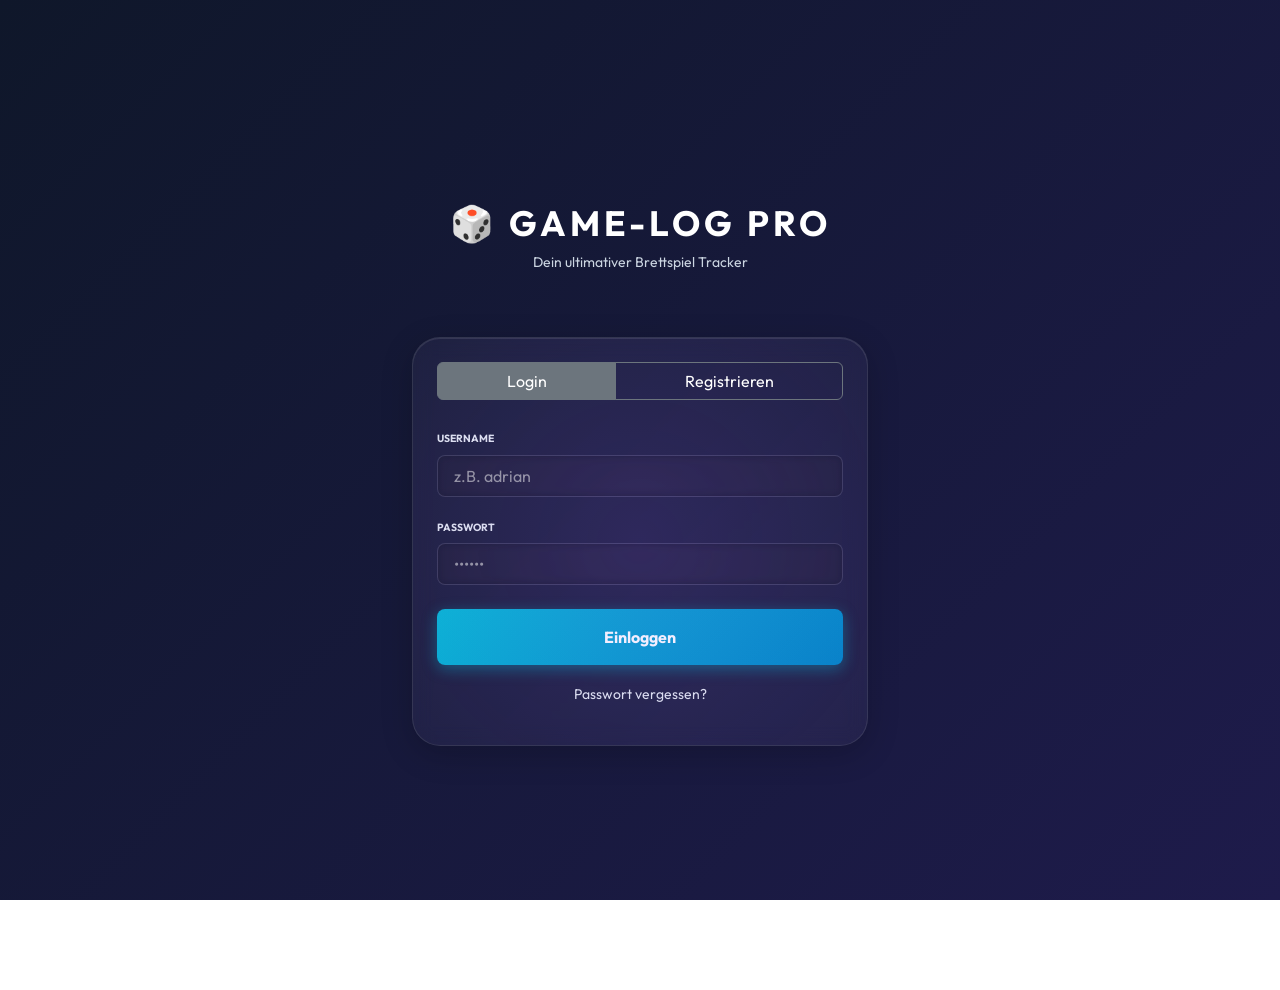
==== commit e0dffe63: "feat: Password reset via security question & PWA install prompts - Implemented 'Forgot Password' fea" ====
--- a/frontend/index.html
+++ b/frontend/index.html
@@ -44,7 +44,11 @@
 <input class="form-control rounded-3 py-2 px-3" id="loginPassword" placeholder="••••••" type="password"/>
 </div>
 <div class="alert alert-danger d-none small py-2 px-3 mb-3 rounded-3" id="loginError"></div>
-<button class="btn btn-primary w-100 py-3 rounded-3 fw-bold" data-i18n="btn_login" id="loginBtn" onclick="doLogin()" type="button">Einloggen</button>
+<button class="btn btn-primary w-100 py-3 rounded-3 fw-bold mb-3" data-i18n="btn_login" id="loginBtn" onclick="doLogin()" type="button">Einloggen</button>
+<div class="text-center mb-3">
+    <a href="#" class="text-white-50 small text-decoration-none" onclick="showPasswordResetModal(); return false;">Passwort vergessen?</a>
+</div>
+<button class="btn btn-outline-light w-100 py-3 rounded-3 fw-bold d-none install-app-btn" onclick="installApp()" type="button">📱 App installieren</button>
 </div>
 <!-- Register Form -->
 <div class="d-none" id="registerTab">
@@ -59,6 +63,21 @@
 <div class="mb-3">
 <label class="form-label text-white-50 x-small fw-bold text-uppercase">Passwort (min. 6 Zeichen)</label>
 <input class="form-control rounded-3 py-2 px-3" id="regPassword" placeholder="••••••" type="password"/>
+</div>
+<div class="mb-3">
+<label class="form-label text-white-50 x-small fw-bold text-uppercase">Sicherheitsfrage (für Passwort-Reset)</label>
+<select class="form-select rounded-3 py-2 px-3" id="regSecurityQuestion">
+    <option value="">-- Keine Sicherheitsfrage --</option>
+    <option value="Wie hieß dein erstes Haustier?">Wie hieß dein erstes Haustier?</option>
+    <option value="In welcher Stadt bist du geboren?">In welcher Stadt bist du geboren?</option>
+    <option value="Was ist der Mädchenname deiner Mutter?">Was ist der Mädchenname deiner Mutter?</option>
+    <option value="Was war das Modell deines ersten Autos?">Was war das Modell deines ersten Autos?</option>
+    <option value="Was war das erste Brettspiel, das du jemals besessen hast?">Was war das erste Brettspiel, das du jemals besessen hast?</option>
+</select>
+</div>
+<div class="mb-3">
+<label class="form-label text-white-50 x-small fw-bold text-uppercase">Antwort auf Sicherheitsfrage</label>
+<input class="form-control rounded-3 py-2 px-3" id="regSecurityAnswer" placeholder="Deine Antwort" type="text"/>
 </div>
 <div class="mb-4">
 <label class="form-label text-white-50 x-small fw-bold text-uppercase">Passwort bestätigen</label>
@@ -87,6 +106,12 @@
 <label class="form-label text-white-50 x-small fw-bold text-uppercase" data-i18n="label_display_name">Dein Anzeigename in der Gruppe</label>
 <input class="form-control rounded-3 py-2 px-3" data-i18n-placeholder="label_dein_name" id="wizardDisplayName" placeholder="Dein Name" type="text"/>
 </div>
+<div class="form-check mb-3">
+<input class="form-check-input" id="wizardCreateDsgvo" type="checkbox"/>
+<label class="form-check-label text-white-50 x-small" data-i18n="wizard_label_dsgvo" for="wizardCreateDsgvo">
+Ich stimme den <a class="text-primary text-decoration-none" href="datenschutz.html" target="_blank">Datenschutzbestimmungen</a> zu.
+</label>
+</div>
 <div class="alert alert-danger d-none small py-2 px-3 mb-3 rounded-3" id="wizardError"></div>
 <button class="btn btn-primary w-100 py-3 rounded-3 fw-bold mb-4" data-i18n="wizard_btn_create" id="wizardCreateBtn" onclick="wizardCreateGroup()">Gruppe erstellen</button>
 <hr class="my-4" style="border-color: rgba(255,255,255,0.1)"/>
@@ -98,6 +123,12 @@
 <div class="mb-4">
 <label class="form-label text-white-50 x-small fw-bold text-uppercase" data-i18n="label_display_name">Dein Anzeigename in der Gruppe</label>
 <input class="form-control rounded-3 py-2 px-3" data-i18n-placeholder="label_dein_name" id="wizardJoinDisplayName" placeholder="Dein Name" type="text"/>
+</div>
+<div class="form-check mb-3">
+<input class="form-check-input" id="wizardJoinDsgvo" type="checkbox"/>
+<label class="form-check-label text-white-50 x-small" data-i18n="wizard_label_dsgvo" for="wizardJoinDsgvo">
+Ich stimme den <a class="text-primary text-decoration-none" href="datenschutz.html" target="_blank">Datenschutzbestimmungen</a> zu.
+</label>
 </div>
 <div class="alert alert-danger d-none small py-2 px-3 mb-3 rounded-3" id="wizardJoinError"></div>
 <button class="btn btn-outline-light w-100 py-3 rounded-3 fw-bold" data-i18n="wizard_btn_join" id="wizardJoinBtn" onclick="wizardJoinGroup()">Gruppe beitreten</button>
@@ -121,11 +152,11 @@
 <header class="app-header shadow-sm d-flex justify-content-between align-items-center px-3">
 <!-- Group Switcher -->
 <div class="dropdown">
-<button aria-expanded="false" class="btn btn-sm btn-outline-light dropdown-toggle rounded-pill px-3 py-1" data-bs-toggle="dropdown" data-i18n="header_loading_group" id="activeGroupLabel" type="button">
+<button aria-expanded="false" class="btn btn-sm btn-outline-light dropdown-toggle rounded-pill px-3 py-1" data-bs-toggle="dropdown" id="activeGroupLabel" type="button">
                 Lade Gruppe...
             </button>
 <ul class="dropdown-menu dropdown-menu-dark shadow-lg border-0 rounded-3 mt-2" id="groupSwitcherItems" style="background: rgba(30, 41, 59, 0.95); backdrop-filter: blur(10px);">
-<!-- Injected via JS -->
+    <li><a class="dropdown-item text-white-50 small" href="#">Lade Gruppen...</a></li>
 </ul>
 </div>
 <span class="fw-bold tracking-widest text-white small d-none d-sm-inline" style="letter-spacing: 3px; font-size: 0.8rem;">✨ GAMELOG PRO</span>
@@ -138,6 +169,8 @@
 <li><a class="dropdown-item small fw-bold text-white" data-i18n="btn_profile_settings" href="#" onclick="openProfileSettings(); return false;">⚙️ Konto verwalten</a></li>
 <li><a class="dropdown-item small text-white-50" data-i18n="label_privacy" href="/datenschutz.html" target="_blank">📜 Datenschutz</a></li>
 <li><hr class="dropdown-divider border-secondary border-opacity-25"/></li>
+<li><a class="dropdown-item small fw-bold text-info d-none install-app-btn" href="#" onclick="installApp(); return false;">📱 App installieren</a></li>
+<li><hr class="dropdown-divider border-secondary border-opacity-25 d-none install-app-btn-hr"/></li>
 <li><a class="dropdown-item text-danger small fw-bold" data-i18n="btn_logout_dropdown" href="#" onclick="Auth.logout(); return false;">🚪 Ausloggen</a></li>
 <li><hr class="dropdown-divider border-secondary border-opacity-25"/></li>
 <li><a class="dropdown-item text-danger small fw-bold" data-i18n="btn_delete_account" href="#" onclick="confirmAccountDeletion(); return false;">⚠️ Konto löschen</a></li>
@@ -233,6 +266,12 @@
 <div class="mb-5 animate-fade-in" id="statsContent">
 <!-- Injected via JS -->
 </div>
+
+<!-- ACHIEVEMENTS -->
+<h3 class="fw-bold mb-4 animate-fade-in" data-i18n="title_achievements">Erfolge 🏆</h3>
+<div class="mb-5 animate-fade-in" id="achievementsContainer">
+<!-- Injected via JS -->
+</div>
 </section>
 </main>
 <!-- MINI PLAYER -->
@@ -265,6 +304,72 @@
 </div>
 </div>
 <!-- ================= MODALS ================= -->
+<!-- PASSWORD RESET MODAL -->
+<div aria-hidden="true" class="modal fade" id="passwordResetModal" tabindex="-1">
+<div class="modal-dialog modal-dialog-centered">
+<div class="modal-content">
+<div class="modal-header border-0 pb-1 mt-2">
+<h5 class="modal-title fw-bold fs-4 text-white">Passwort zurücksetzen</h5>
+<button class="btn-close" data-bs-dismiss="modal" type="button"></button>
+</div>
+<div class="modal-body pt-0 pb-4">
+    <!-- Step 1: Username -->
+    <div id="pwResetStep1">
+        <p class="text-white-50 small mb-3">Gib deinen Benutzernamen ein, um die Sicherheitsfrage abzurufen.</p>
+        <div class="mb-3">
+            <input class="form-control rounded-3 py-2 px-3" id="pwResetUsername" placeholder="Username" type="text"/>
+        </div>
+        <button class="btn btn-primary w-100 py-2 rounded-3 fw-bold mb-2" id="pwResetStep1Btn" onclick="requestPasswordReset()" type="button">Sicherheitsfrage abrufen</button>
+        <div class="alert alert-danger d-none small py-2 px-3 mb-0 rounded-3" id="pwResetError1"></div>
+    </div>
+    
+    <!-- Step 2: Answer & New Password -->
+    <div class="d-none" id="pwResetStep2">
+        <p class="text-white mb-2 fw-bold" id="pwResetQuestionDisplay"></p>
+        <div class="mb-3">
+            <input class="form-control rounded-3 py-2 px-3" id="pwResetAnswer" placeholder="Deine Antwort" type="text"/>
+        </div>
+        <div class="mb-3">
+            <label class="form-label text-white-50 x-small fw-bold text-uppercase">Neues Passwort</label>
+            <input class="form-control rounded-3 py-2 px-3" id="pwResetNewPassword" placeholder="••••••" type="password"/>
+        </div>
+        <button class="btn btn-success w-100 py-2 rounded-3 fw-bold mb-2" id="pwResetStep2Btn" onclick="submitPasswordReset()" type="button">Passwort neu setzen</button>
+        <div class="alert alert-danger d-none small py-2 px-3 mb-0 rounded-3" id="pwResetError2"></div>
+    </div>
+</div>
+</div>
+</div>
+</div>
+
+<!-- IOS INSTALL MODAL -->
+<div aria-hidden="true" class="modal fade" id="iosInstallModal" tabindex="-1">
+<div class="modal-dialog modal-dialog-centered">
+<div class="modal-content border-0 shadow-lg" style="background: var(--surface-card); border-radius: 1.2rem;">
+<div class="modal-header border-0 pb-1 mt-2">
+<h5 class="modal-title fw-bold fs-4 text-white">App auf iOS installieren</h5>
+<button class="btn-close btn-close-white" data-bs-dismiss="modal" type="button"></button>
+</div>
+<div class="modal-body pt-0 pb-4 text-center">
+    <p class="text-white-50 mb-4">Um Game-Log Pro als App zu installieren, tippe unten in Safari auf Teilen und dann auf "Zum Home-Bildschirm".</p>
+    
+    <div class="d-flex align-items-center justify-content-center gap-3 mb-4">
+        <div class="bg-dark p-3 rounded-4 border border-secondary border-opacity-50 text-white shadow">
+            <h3 class="m-0 mb-1">⍗</h3>
+            <small class="text-white-50 x-small fw-bold text-uppercase">1. Teilen</small>
+        </div>
+        <span class="text-white-50">➔</span>
+        <div class="bg-dark p-3 rounded-4 border border-secondary border-opacity-50 text-white shadow">
+            <h3 class="m-0 mb-1">➕</h3>
+            <small class="text-white-50 x-small fw-bold text-uppercase">2. Home-Bildschirm</small>
+        </div>
+    </div>
+    
+    <button class="btn btn-outline-light w-100 py-2 rounded-3 fw-bold" data-bs-dismiss="modal" type="button">Alles klar!</button>
+</div>
+</div>
+</div>
+</div>
+
 <!-- GROUP MANAGE MODAL -->
 <div aria-hidden="true" class="modal fade" id="groupManageModal" tabindex="-1">
 <div class="modal-dialog modal-dialog-centered modal-dialog-scrollable">
@@ -274,7 +379,10 @@
 <button class="btn-close" data-bs-dismiss="modal" type="button"></button>
 </div>
 <div class="modal-body pt-0 pb-4">
-<h3 class="fw-bold text-primary mb-3" id="manageGroupName">-</h3>
+<div class="d-flex justify-content-center align-items-center gap-2 mb-3">
+<h3 class="fw-bold text-primary mb-0" id="manageGroupName">-</h3>
+<button class="btn btn-sm btn-outline-primary d-none" id="manageGroupNameEditBtn" onclick="promptEditGroupName()">✏️</button>
+</div>
 <div class="text-center p-3 mb-4 rounded-4" style="background: rgba(0,0,0,0.3); border: 1px solid var(--surface-border);">
 <small class="text-white-50 x-small fw-bold text-uppercase tracking-wider d-block mb-1" data-i18n="label_invite_code">Einladungs-Code</small>
 <h2 class="fw-bold text-white tracking-widest mb-2" id="groupInviteCode">------</h2>
@@ -314,6 +422,30 @@
 </div>
 <div class="alert alert-danger d-none small py-2 px-3 mb-3 rounded-3" id="createGroupError"></div>
 <button class="btn btn-primary w-100 py-3 rounded-3 fw-bold" data-i18n="wizard_btn_create" onclick="createNewGroupFromModal()">Gruppe erstellen</button>
+</div>
+</div>
+</div>
+</div>
+</div>
+<!-- JOIN GROUP MODAL (from dropdown switcher) -->
+<div aria-hidden="true" class="modal fade" id="joinGroupModal" tabindex="-1">
+<div class="modal-dialog modal-dialog-centered">
+<div class="modal-content">
+<div class="modal-header border-0 pb-1 mt-2">
+<h5 class="modal-title fw-bold fs-4 text-white" data-i18n="title_join_group">Gruppe beitreten</h5>
+<button class="btn-close" data-bs-dismiss="modal" type="button"></button>
+</div>
+<div class="modal-body pt-0 pb-4">
+<div class="mb-3">
+<label class="form-label text-white-50 x-small fw-bold text-uppercase" data-i18n="wizard_label_join_code">6-stelliger Einladungs-Code</label>
+<input class="form-control rounded-3 py-2 px-3 text-center tracking-widest fw-bold" data-i18n-placeholder="label_invite_code_placeholder" id="joinCodeInput" placeholder="z.B. AB12CD" type="text"/>
+</div>
+<div class="mb-4">
+<label class="form-label text-white-50 x-small fw-bold text-uppercase" data-i18n="label_display_name">Dein Anzeigename in der Gruppe</label>
+<input class="form-control rounded-3 py-2 px-3" data-i18n-placeholder="label_dein_name" id="joinDisplayNameInput" placeholder="Dein Name" type="text"/>
+</div>
+<div class="alert alert-danger d-none small py-2 px-3 mb-3 rounded-3" id="joinGroupError"></div>
+<button class="btn btn-primary w-100 py-3 rounded-3 fw-bold" data-i18n="wizard_btn_join" onclick="joinGroupFromModal()">Gruppe beitreten</button>
 </div>
 </div>
 </div>
@@ -348,7 +480,7 @@
 </div>
 <div class="modal-body pt-0 pb-4">
 <div class="mb-3" id="profileBggInfo"></div>
-<div class="d-flex justify-content-center align-items-center mb-4 mx-0 py-3 rounded-4 shadow-sm flex-wrap gap-2" id="profileWinsContainer" style="background: rgba(0,0,0,0.4); border: 1px solid var(--surface-border);">
+<div class="d-flex justify-content-center align-items-center mb-4 mx-0 py-3 rounded-4 shadow-sm flex-wrap gap-2" id="profileWinsContainer" style="background: var(--bs-tertiary-bg, rgba(128,128,128,0.1)); border: 1px solid var(--surface-border);">
 <!-- Injected via JS -->
 </div>
 <!-- Spieler-Auswahl für die Spielrunde -->
@@ -504,6 +636,7 @@
 <span class="text-white-50 small" data-i18n="label_loading">Lade...</span>
 </div>
 <img class="img-fluid rounded-4 shadow-sm w-100 mb-4 border border-secondary border-opacity-25" id="shareModalGeneratedImg" style="display: none;"/>
+
 <div class="d-flex gap-2">
 <button class="btn btn-outline-light flex-grow-1 rounded-3 fw-bold py-2 small" data-bs-dismiss="modal" data-i18n="btn_cancel" type="button">Abbrechen</button>
 <a class="btn btn-primary flex-grow-1 rounded-3 fw-bold py-2 small d-flex align-items-center justify-content-center gap-1" data-i18n="btn_download_image" id="btnDownloadShareImg">
@@ -582,6 +715,19 @@
 <option data-i18n="option_none_selected" value="">Keines ausgewählt</option>
 </select>
 </div>
+<!-- Sicherheitsfrage -->
+<div class="mb-3">
+<label class="form-label text-white-50 x-small fw-bold text-uppercase">Sicherheitsfrage (Passwort-Reset)</label>
+<select class="form-select rounded-3 py-2 px-3 bg-dark text-white border-secondary border-opacity-50" id="settingsSecurityQuestion">
+    <option value="">-- Keine Sicherheitsfrage --</option>
+    <option value="Wie hieß dein erstes Haustier?">Wie hieß dein erstes Haustier?</option>
+    <option value="In welcher Stadt bist du geboren?">In welcher Stadt bist du geboren?</option>
+    <option value="Was ist der Mädchenname deiner Mutter?">Was ist der Mädchenname deiner Mutter?</option>
+    <option value="Was war das Modell deines ersten Autos?">Was war das Modell deines ersten Autos?</option>
+    <option value="Was war das erste Brettspiel, das du jemals besessen hast?">Was war das erste Brettspiel, das du jemals besessen hast?</option>
+</select>
+<input class="form-control rounded-3 py-2 px-3 bg-dark text-white border-secondary border-opacity-50 mt-2" id="settingsSecurityAnswer" placeholder="Neue Antwort (optional)" type="text"/>
+</div>
 <!-- Sprachauswahl -->
 <div class="mb-3">
 <label class="form-label text-white-50 x-small fw-bold text-uppercase" data-i18n="label_language">Sprache / Language</label>
@@ -644,21 +790,21 @@
 </div>
 </div>
 <script src="https://cdn.jsdelivr.net/npm/bootstrap@5.3.0/dist/js/bootstrap.bundle.min.js"></script>
-<script src="js/i18n.js?v=24"></script>
-<script src="js/auth.js?v=24"></script>
-<script src="js/ui-groups.js?v=24"></script>
-<script src="js/state.js?v=24"></script>
-<script src="js/utils.js?v=24"></script>
-<script src="js/api.js?v=24"></script>
-<script src="js/timer.js?v=24"></script>
-<script src="js/ui-dashboard.js?v=24"></script>
-<script src="js/ui-collection.js?v=24"></script>
-<script src="js/ui-history.js?v=24"></script>
-<script src="js/ui-profile.js?v=24"></script>
-<script src="js/ui-stats.js?v=24"></script>
-<script src="js/share.js?v=24"></script>
-<script src="js/tour.js?v=24"></script>
-<script src="js/main.js?v=24"></script>
+<script src="js/i18n.js?v=32"></script>
+<script src="js/auth.js?v=32"></script>
+<script src="js/ui-groups.js?v=32"></script>
+<script src="js/state.js?v=32"></script>
+<script src="js/utils.js?v=32"></script>
+<script src="js/api.js?v=32"></script>
+<script src="js/timer.js?v=32"></script>
+<script src="js/ui-dashboard.js?v=32"></script>
+<script src="js/ui-collection.js?v=32"></script>
+<script src="js/ui-history.js?v=32"></script>
+<script src="js/ui-profile.js?v=32"></script>
+<script src="js/ui-stats.js?v=32"></script>
+<script src="js/share.js?v=32"></script>
+<script src="js/tour.js?v=32"></script>
+<script src="js/main.js?v=32"></script>
 <!-- CONFIRM ACTION MODAL -->
 <div aria-hidden="true" class="modal fade" id="confirmActionModal" style="z-index: 2000;" tabindex="-1">
 <div class="modal-dialog modal-dialog-centered mx-auto" style="max-width: 380px;">
--- a/frontend/style.css
+++ b/frontend/style.css
@@ -281,11 +281,11 @@
 }
 
 body.light-mode .text-white-50 {
+    color: #334155 !important;
+}
+
+body.light-mode .text-muted {
     color: #475569 !important;
-}
-
-body.light-mode .text-muted {
-    color: #64748b !important;
 }
 
 body.light-mode .app-header {
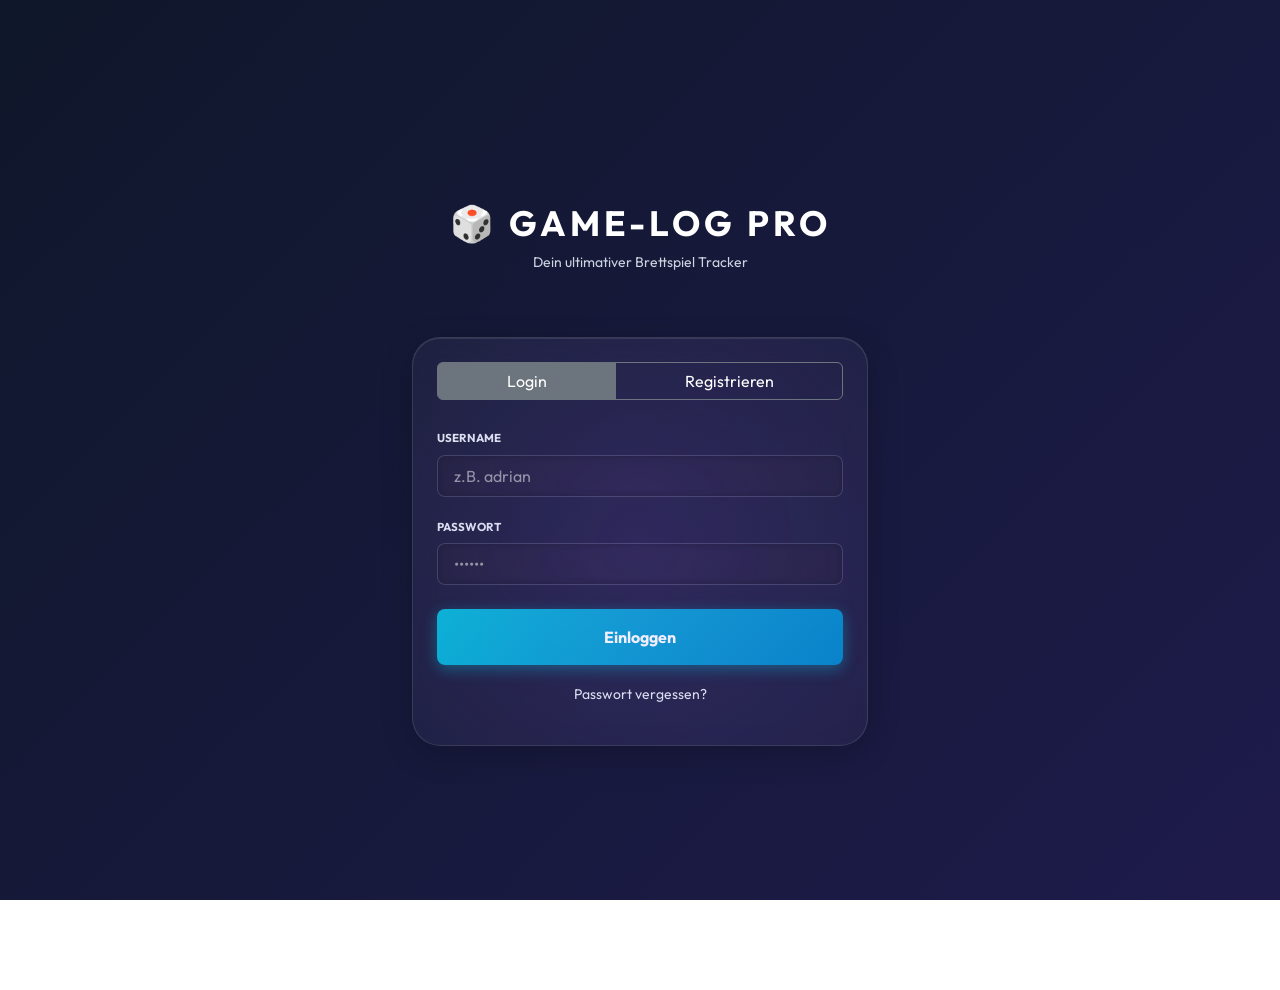
==== commit d952e9c8: "feat(auth): add Google OAuth Sign-In support" ====
--- a/frontend/index.html
+++ b/frontend/index.html
@@ -12,6 +12,7 @@
 <link href="icons/icon.png?v=1" rel="icon" type="image/png"/>
 <link href="icons/icon.png?v=1" rel="apple-touch-icon"/>
 <meta content="#0f172a" name="theme-color"/>
+<script src="https://accounts.google.com/gsi/client" async defer></script>
 <style>
         .avatar-dot {
             width: 10px;
@@ -45,6 +46,14 @@
 </div>
 <div class="alert alert-danger d-none small py-2 px-3 mb-3 rounded-3" id="loginError"></div>
 <button class="btn btn-primary w-100 py-3 rounded-3 fw-bold mb-3" data-i18n="btn_login" id="loginBtn" onclick="doLogin()" type="button">Einloggen</button>
+<div id="googleBtnContainer" class="mb-3 d-none">
+    <div class="d-flex align-items-center my-3">
+        <hr class="flex-grow-1 border-secondary opacity-25 m-0">
+        <span class="px-2 text-white-50 x-small text-uppercase fw-bold">ODER</span>
+        <hr class="flex-grow-1 border-secondary opacity-25 m-0">
+    </div>
+    <div id="g_id_signin" class="d-flex justify-content-center"></div>
+</div>
 <div class="text-center mb-3">
     <a href="#" class="text-white-50 small text-decoration-none" onclick="showPasswordResetModal(); return false;">Passwort vergessen?</a>
 </div>
--- a/frontend/style.css
+++ b/frontend/style.css
@@ -7,13 +7,14 @@
     --danger: #ec4899;      /* Vibrant Pink */
     --bg-base: #0f172a;     /* Deep Slate */
     --bg-gradient: linear-gradient(135deg, #0f172a 0%, #1e1b4b 100%);
-    --surface: rgba(30, 41, 59, 0.6); /* Glass surface */
-    --surface-border: rgba(255, 255, 255, 0.1);
+    --surface: rgba(30, 41, 59, 0.65); /* Glass surface */
+    --surface-card: rgba(30, 41, 59, 0.85); /* Card surface fallback */
+    --surface-border: rgba(255, 255, 255, 0.12);
     --text-main: #f8fafc;
-    --text-muted: #94a3b8;
+    --text-muted: #cbd5e1;
     
-    --adrian-color: #0ea5e9; /* Light Blue */
-    --lea-color: #f43f5e;    /* Rose/Red */
+    --adrian-color: #38bdf8; /* Light Blue */
+    --lea-color: #fb7185;    /* Rose/Red */
 }
 
 body {
@@ -35,7 +36,8 @@
 @keyframes fadeIn { from { opacity: 0; transform: translateY(10px); } to { opacity: 1; transform: translateY(0); } }
 
 /* Global Text Contrast Overrides */
-.text-muted { color: #cbd5e1 !important; } /* Lighter Slate 300 for much better readability */
+.text-body, .text-main { color: var(--text-main) !important; }
+.text-muted { color: var(--text-muted) !important; } /* Lighter Slate 300 for much better readability */
 .text-white-50 { color: #e2e8f0 !important; } /* Slate 200 instead of 50% opacity */
 .text-light { color: #f1f5f9 !important; }
 
@@ -254,20 +256,25 @@
 .rounded-4 { border-radius: 20px !important; }
 .rounded-5 { border-radius: 28px !important; }
 .btn-xl { padding: 18px; font-size: 1.1rem; letter-spacing: 1px; }
-.x-small { font-size: 0.65rem; }
+.x-small { font-size: 0.72rem; font-weight: 500; }
 
 /* ─── LIGHT MODE OVERRIDES ────────────────────────────────────────────────── */
 body.light-mode {
     --bg-base: #f8fafc;
     --bg-gradient: linear-gradient(135deg, #f8fafc 0%, #cbd5e1 100%);
-    --surface: rgba(255, 255, 255, 0.65);
-    --surface-border: rgba(0, 0, 0, 0.1);
+    --surface: rgba(255, 255, 255, 0.75);
+    --surface-card: rgba(255, 255, 255, 0.9);
+    --surface-border: rgba(0, 0, 0, 0.12);
     --text-main: #0f172a;
     --text-muted: #475569;
+    --adrian-color: #0284c7;
+    --lea-color: #e11d48;
 }
 
 body.light-mode .text-white,
 body.light-mode .text-light,
+body.light-mode .text-body,
+body.light-mode .text-main,
 body.light-mode h1,
 body.light-mode h2,
 body.light-mode h3,
@@ -286,6 +293,14 @@
 
 body.light-mode .text-muted {
     color: #475569 !important;
+}
+
+body.light-mode .text-warning {
+    color: #d97706 !important;
+}
+
+body.light-mode .text-success {
+    color: #059669 !important;
 }
 
 body.light-mode .app-header {
